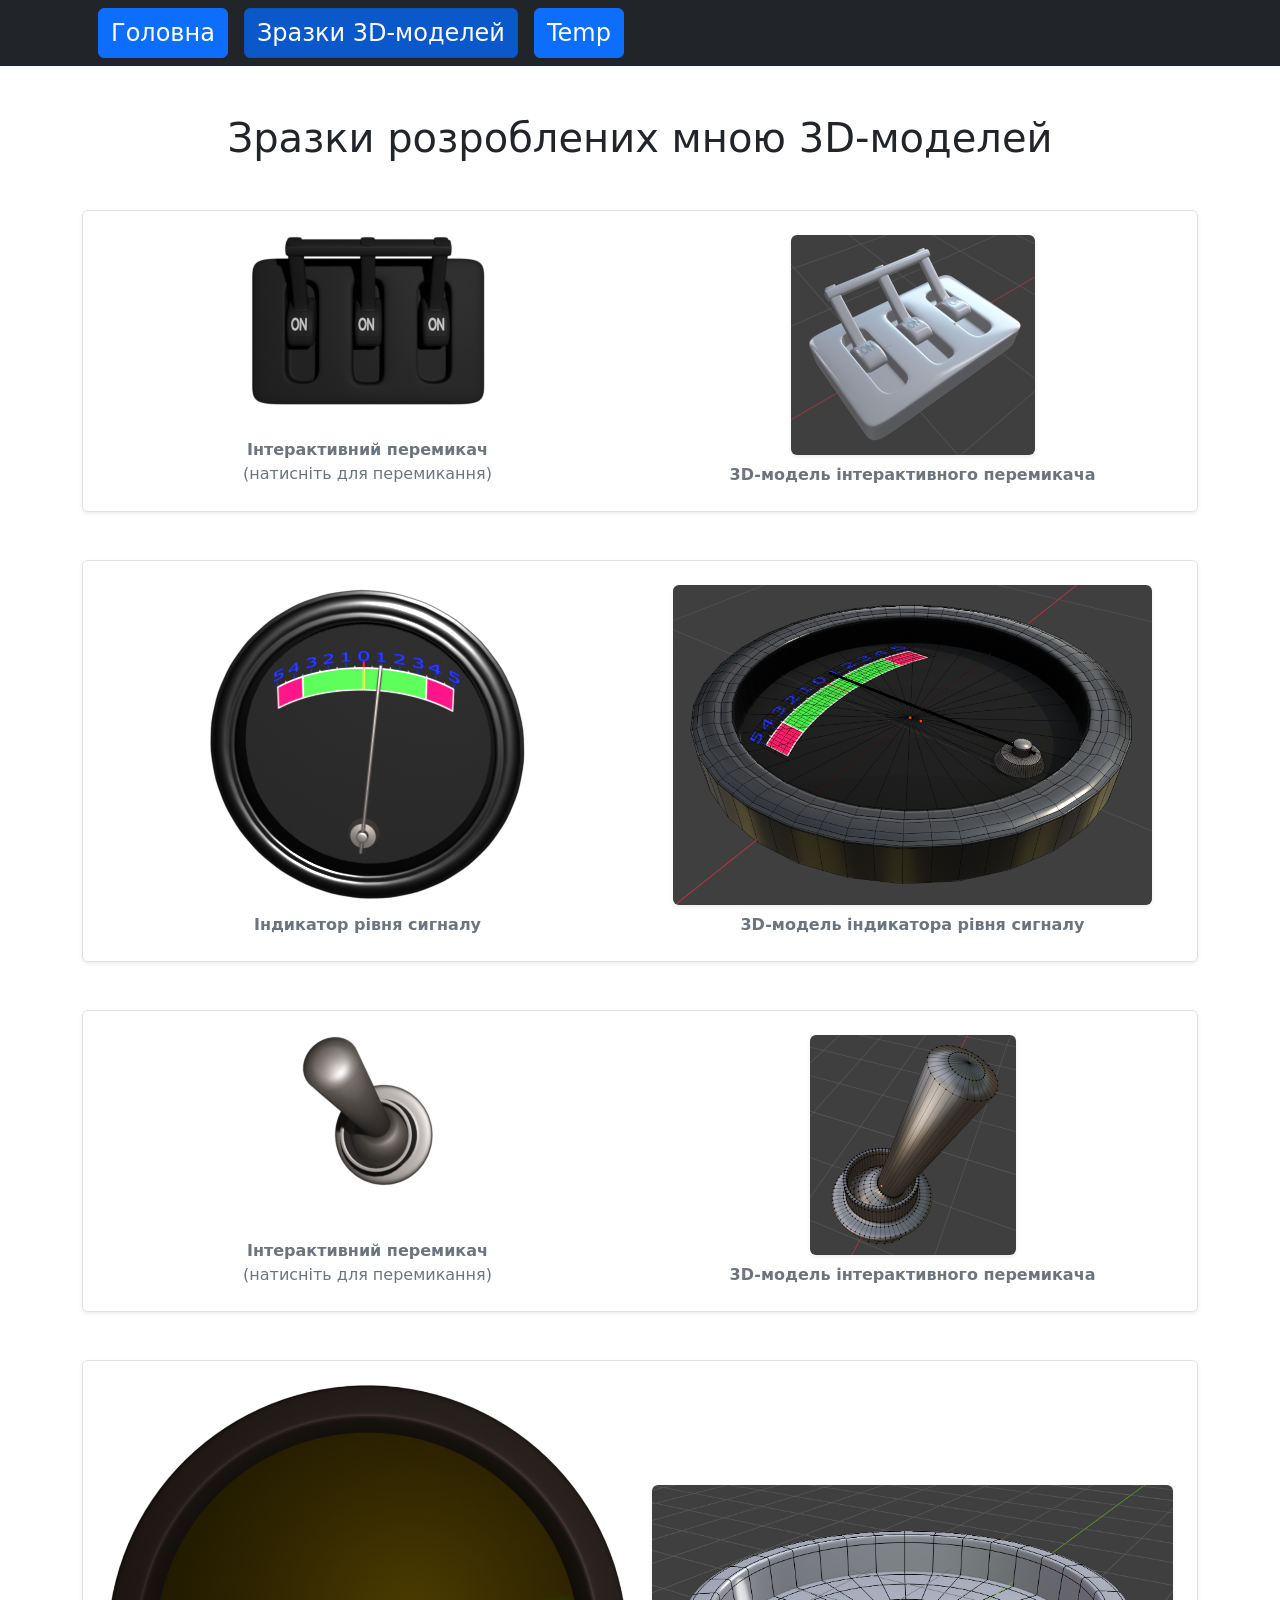
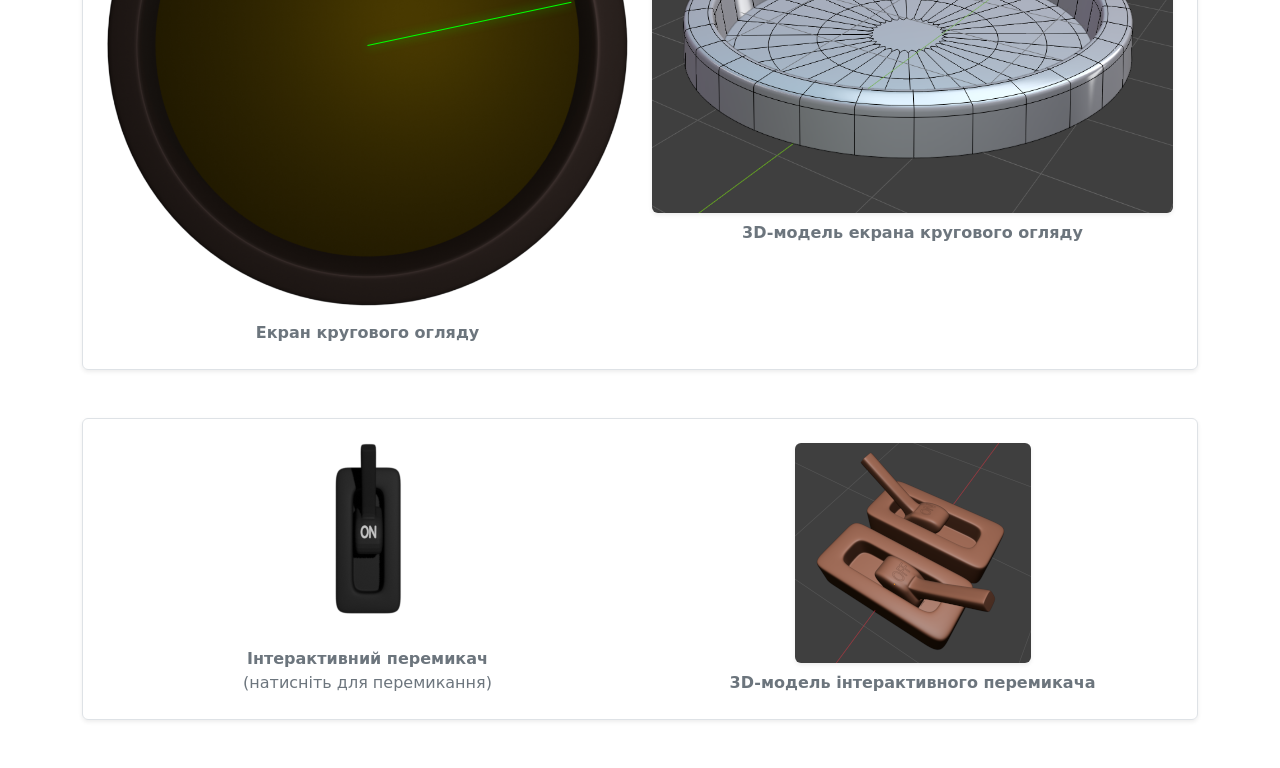
==== 3d.html @ a77eae86 "ppi is done" ====
<!DOCTYPE html>
<html lang="en">

<head>
    <meta charset="UTF-8">
    <meta name="viewport" content="width=device-width, initial-scale=1.0">
    <title>Зразки 3D-моделей</title>
    <link rel="stylesheet" href="css/bootstrap.min.css">
    <link rel="stylesheet" href="css/style.css">
</head>

<body>
    <div id="header-placeholder"></div>

    <div class="container mt-5">
        <h1 class="mb-5 text-center">Зразки розроблених мною 3D-моделей</h1>

        <!-- Інтерактивний перемикач, Triple -->
        <div class="border rounded p-4 shadow-sm mb-5">
            <div class="row align-items-center justify-content-center">
                <div class="col-12 col-md-6 text-center mb-3 mb-md-0">
                    <button class="btn p-0 border-0 custom-image-btn" id="model3-btn">
                        <img src="img/triple_switch_off.png" alt="Switch Off" class="img-fluid switch-off d-none">
                        <img src="img/triple_switch_on.png" alt="Switch On" class="img-fluid switch-on ">
                    </button>

                    <p class="mt-2 mb-0 fw-bold text-secondary">Інтерактивний перемикач</p>
                    <p class="mb-0 text-secondary">(натисніть для перемикання)</p>
                </div>

                <div class="col-12 col-md-6 text-center">
                    <img src="img/triple_switch_3d_model.png" alt="3D Model 1" class="img-fluid rounded shadow-sm">

                    <p class="mt-2 mb-0 fw-bold text-secondary">3D-модель інтерактивного перемикача</p>
                </div>
            </div>
        </div>

        <!-- power indicator, dynamic -->
        <div class="border rounded p-4 shadow-sm mb-5">
            <div class="row align-items-center justify-content-center">
                <div class="col-12 col-md-6 text-center mb-3 mb-md-0">
                    <!-- <button class="btn p-0 border-0 custom-image-btn" id="model1-btn">
                        <img src="img/single_switch_off.png" alt="Switch Off" class="img-fluid switch-off d-none">
                        <img src="img/single_switch_on.png" alt="Switch On" class="img-fluid switch-on ">
                    </button> -->
                    <div id='PowerIndicatorDial_id' style="position:relative;width:320px;height:320px;margin:auto">
                        <img src="img/power_indicator_bottom.png" class="w-100 h-100"></img>

                        <img id='PowerIndicatorStick_id' src="img/power_indicator_stick.png"
                            style="position: absolute;top:24%;left:46%;">
                    </div>

                    <p class="mt-2 mb-0 fw-bold text-secondary">Індикатор рівня сигналу</p>
                </div>

                <div class="col-12 col-md-6 text-center">
                    <img src="img/power_indicator_3d_model.png" alt="3D Model 1" class="img-fluid rounded shadow-sm">

                    <p class="mt-2 mb-0 fw-bold text-secondary">3D-модель індикатора рівня сигналу</p>
                </div>
            </div>
        </div>

        <!-- Інтерактивний перемикач, Steel -->
        <div class="border rounded p-4 shadow-sm mb-5">
            <div class="row align-items-center justify-content-center">
                <div class="col-12 col-md-6 text-center mb-3 mb-md-0">
                    <button class="btn p-0 border-0 custom-image-btn" id="model_steel-btn">
                        <img src="img/switch_steel_down.png" alt="Switch Off" class="img-fluid switch-off d-none">
                        <img src="img/switch_steel_top.png" alt="Switch On" class="img-fluid switch-on ">
                    </button>

                    <p class="mt-2 mb-0 fw-bold text-secondary">Інтерактивний перемикач</p>
                    <p class="mb-0 text-secondary">(натисніть для перемикання)</p>
                </div>

                <div class="col-12 col-md-6 text-center">
                    <img src="img/steel_switch_3d_model.png" alt="3D Model 1" class="img-fluid rounded shadow-sm">

                    <p class="mt-2 mb-0 fw-bold text-secondary">3D-модель інтерактивного перемикача</p>
                </div>
            </div>
        </div>

        <!-- Екран кругового огляду -->
        <div class="border rounded p-4 shadow-sm mb-5">
            <div class="row align-items-center justify-content-center">
                <div class="col-12 col-md-6 text-center mb-3 mb-md-0">
                    <div class="p-0 border-0 ppi-container" id="ppi_id">
                        <img src="img/osc.png" alt="PPI Screen" class="img-fluid ppi-bg">

                        <canvas id="ppi-canvas" class="ppi-canvas"></canvas>
                    </div>

                    <p class="mt-2 mb-0 fw-bold text-secondary">Екран кругового огляду</p>
                </div>

                <div class="col-12 col-md-6 text-center">
                    <img src="img/osc_3d.png" alt="3D Model 1" class="img-fluid rounded shadow-sm">

                    <p class="mt-2 mb-0 fw-bold text-secondary">3D-модель екрана кругового огляду</p>
                </div>
            </div>
        </div>


        <!-- Інтерактивний перемикач, Single -->
        <div class="border rounded p-4 shadow-sm mb-5">
            <div class="row align-items-center justify-content-center">
                <div class="col-12 col-md-6 text-center mb-3 mb-md-0">
                    <button class="btn p-0 border-0 custom-image-btn" id="model1-btn">
                        <img src="img/single_switch_off.png" alt="Switch Off" class="img-fluid switch-off d-none">
                        <img src="img/single_switch_on.png" alt="Switch On" class="img-fluid switch-on ">
                    </button>

                    <p class="mt-2 mb-0 fw-bold text-secondary">Інтерактивний перемикач</p>
                    <p class="mb-0 text-secondary">(натисніть для перемикання)</p>
                </div>

                <div class="col-12 col-md-6 text-center">
                    <img src="img/single_switch_3d_model.png" alt="3D Model 1" class="img-fluid rounded shadow-sm">

                    <p class="mt-2 mb-0 fw-bold text-secondary">3D-модель інтерактивного перемикача</p>
                </div>
            </div>
        </div>


    </div>


    <script src="js/jquery.min.js"></script>
    <script src="js/bootstrap.bundle.min.js"></script>
    <script src="js/script.js"></script>
</body>

</html>
---- css/style.css ----
/* 1. The container acts as the anchor point */
.ppi-container {
    position: relative;
    display: inline-block; /* Keeps the container tightly wrapped around the image */
    width: 100%; 
}

/* 2. The background image */
.ppi-bg {
    display: block;
    width: 100%;
    height: auto;
}

/* 3. The canvas is stretched to perfectly cover the container */
.ppi-canvas {
    position: absolute;
    top: 0;
    left: 0;
    width: 100%;
    height: 100%;
    /* This allows mouse clicks to pass right through the canvas if you need to click the image below */
    pointer-events: none; 
}
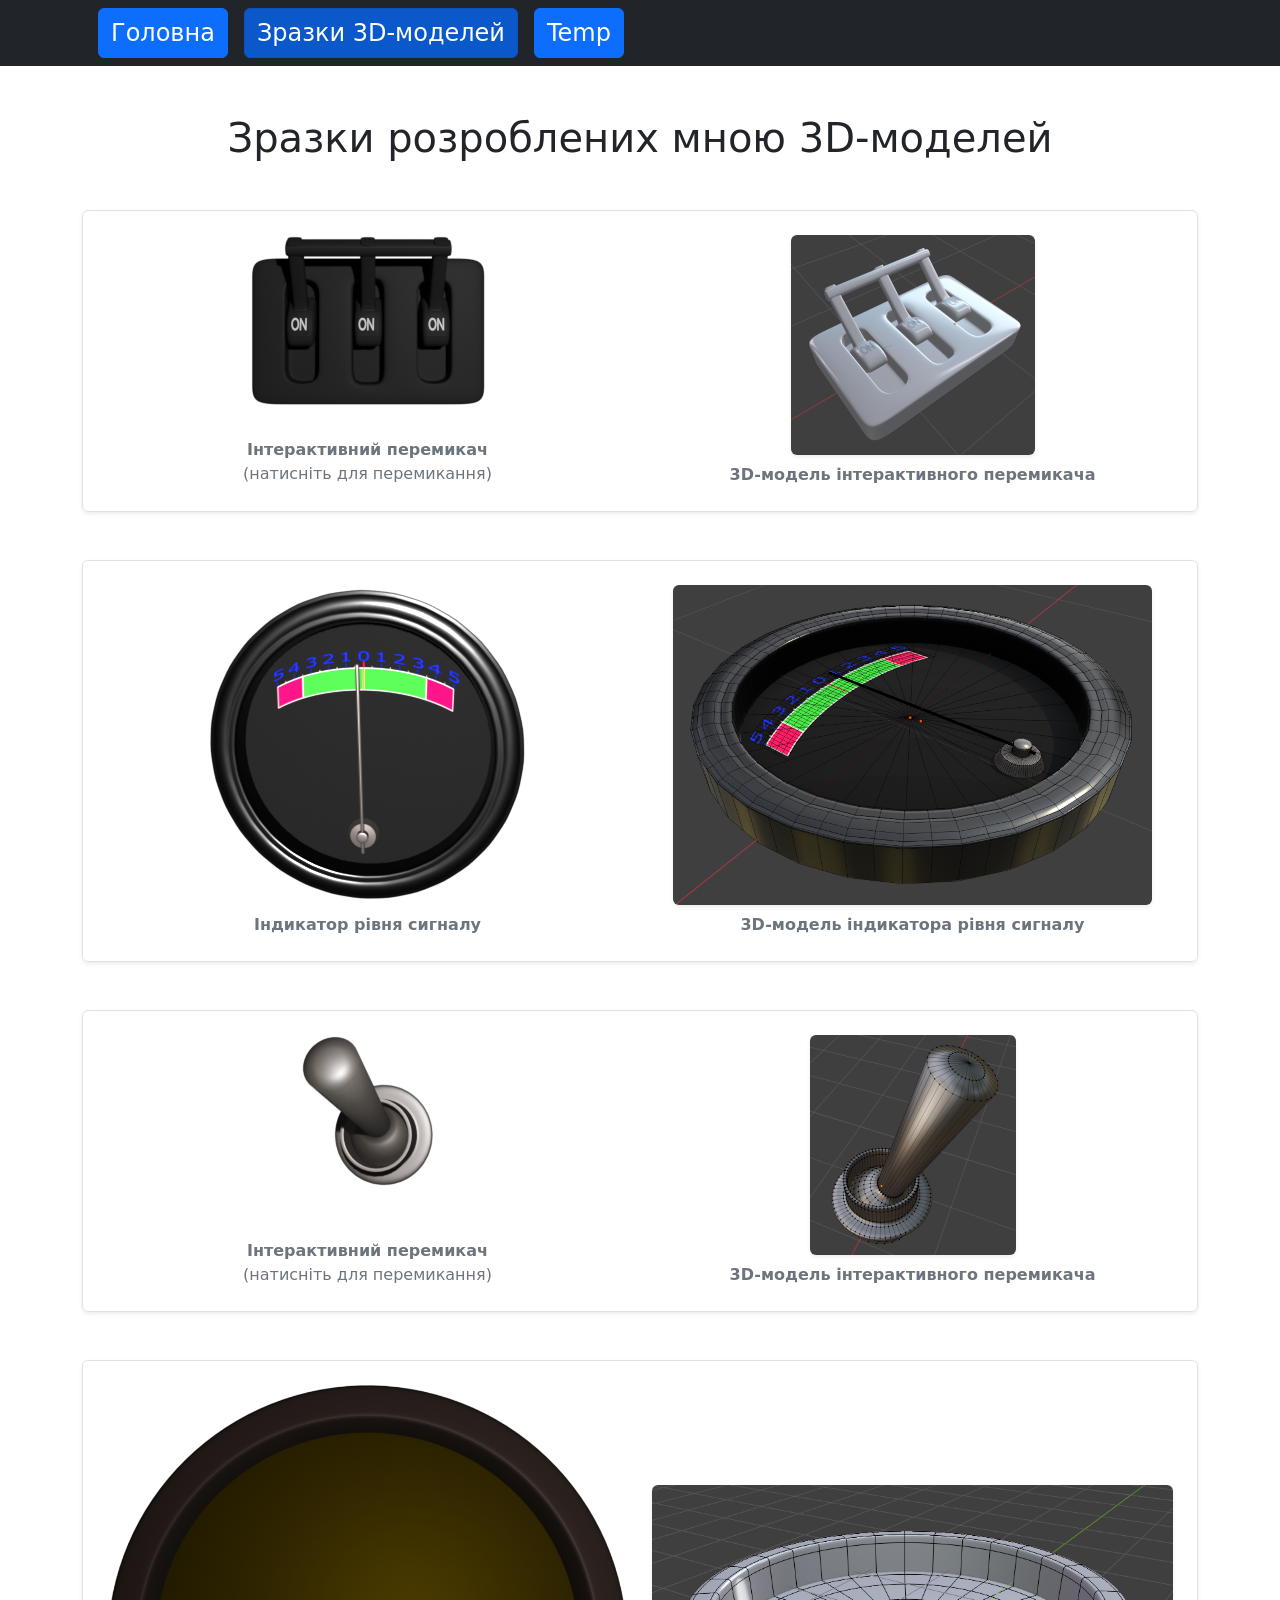
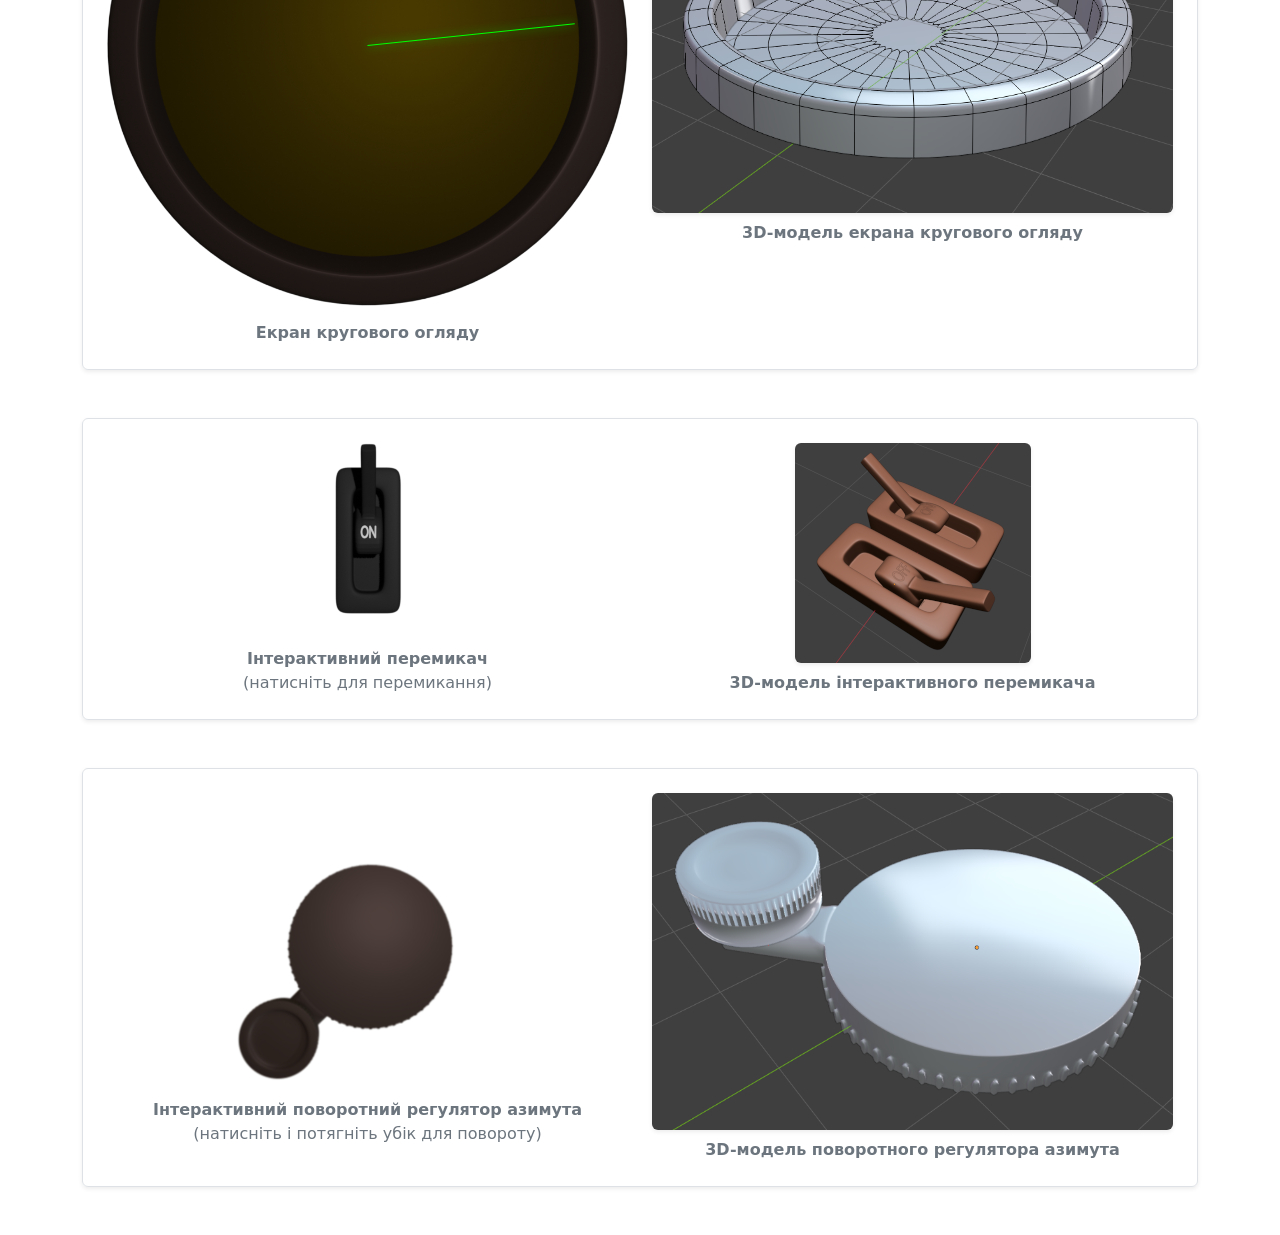
==== commit 857ab215: "before adding rotating for azimuth rotator" ====
--- a/3d.html
+++ b/3d.html
@@ -126,7 +126,25 @@
             </div>
         </div>
 
+        <!-- Поворотний регулятор азимута -->
+        <div class="border rounded p-4 shadow-sm mb-5">
+            <div class="row align-items-center justify-content-center">
+                <div class="col-12 col-md-6 text-center mb-3 mb-md-0">
+                    <div class="btn p-0 border-0 custom-image-btn" id="model1-btn">
+                        <img src="img/azimuth_stick.png" alt="Switch Off" class="img-fluid">
+                    </div>
 
+                    <p class="mt-2 mb-0 fw-bold text-secondary">Інтерактивний поворотний регулятор азимута</p>
+                    <p class="mb-0 text-secondary">(натисніть і потягніть убік для повороту)</p>
+                </div>
+
+                <div class="col-12 col-md-6 text-center">
+                    <img src="img/rotator_3d.png" alt="3D Model 1" class="img-fluid rounded shadow-sm">
+
+                    <p class="mt-2 mb-0 fw-bold text-secondary">3D-модель поворотного регулятора азимута</p>
+                </div>
+            </div>
+        </div>
     </div>
 
 
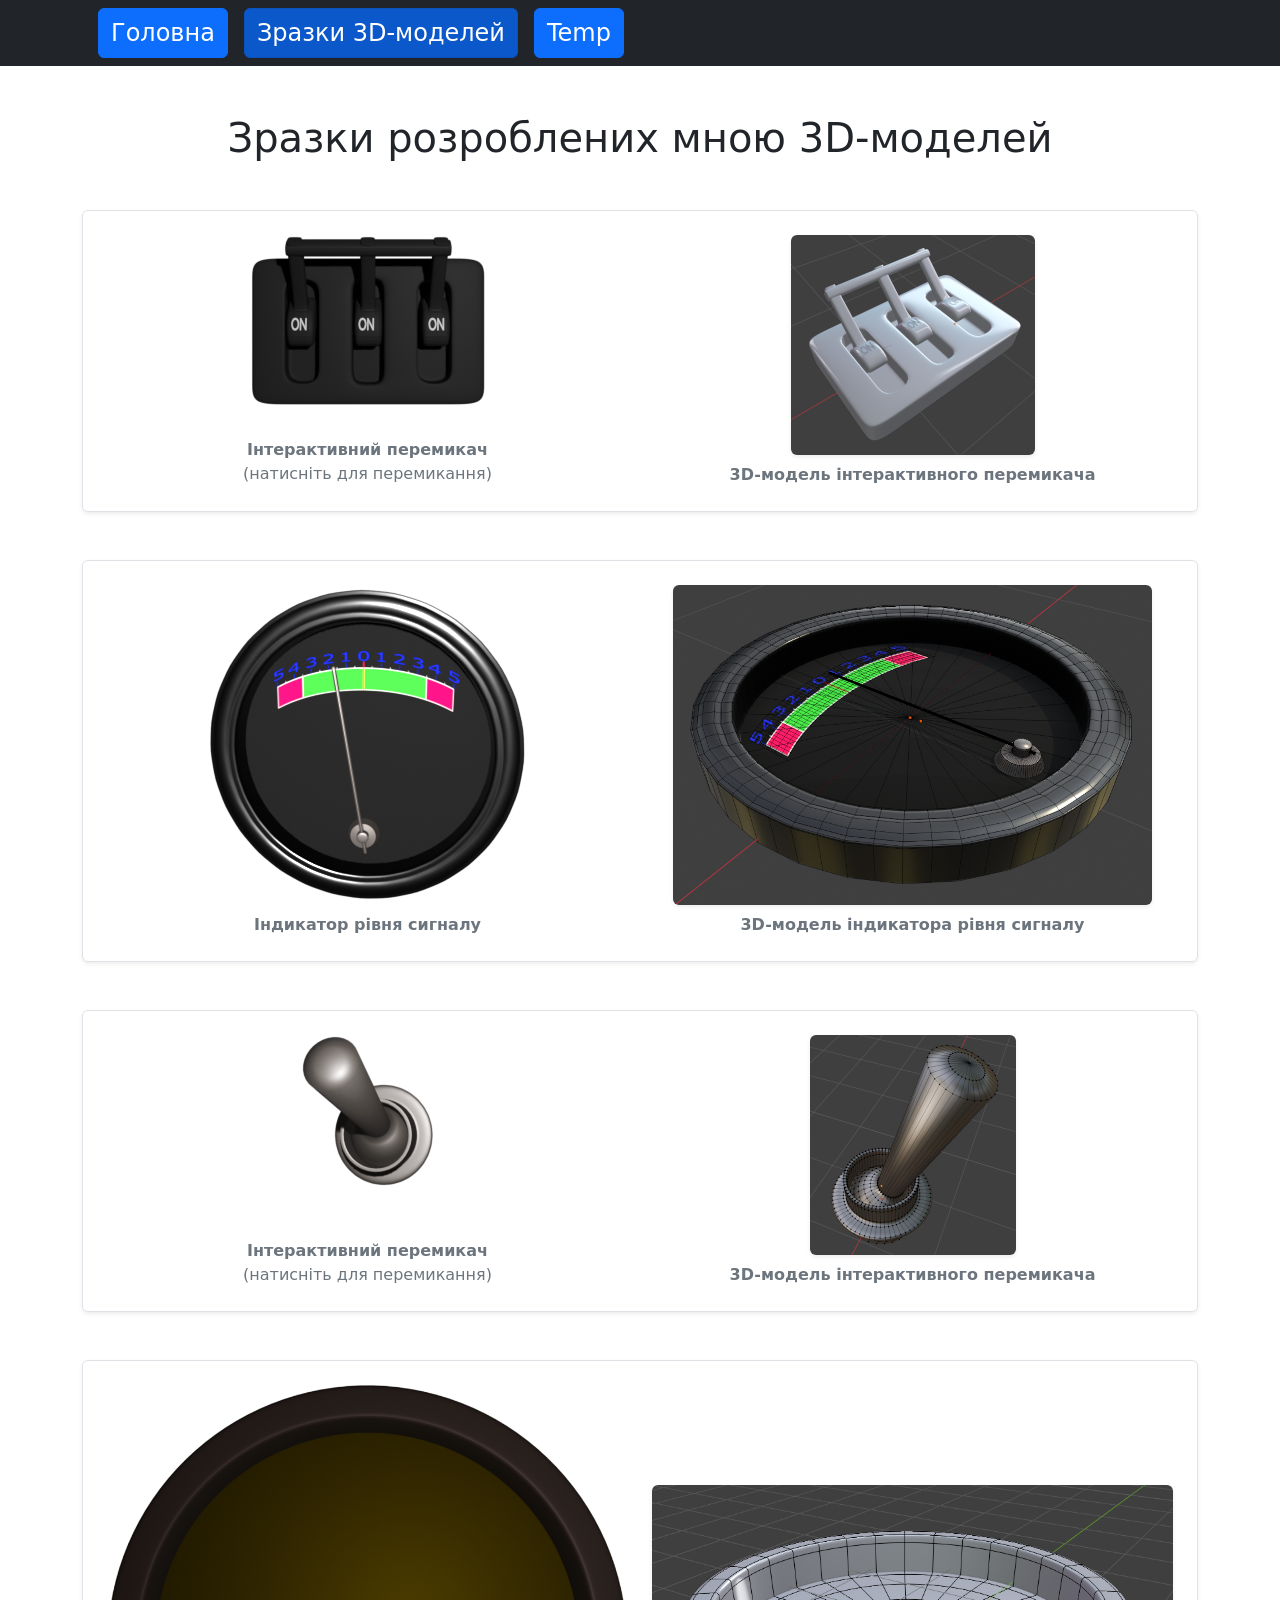
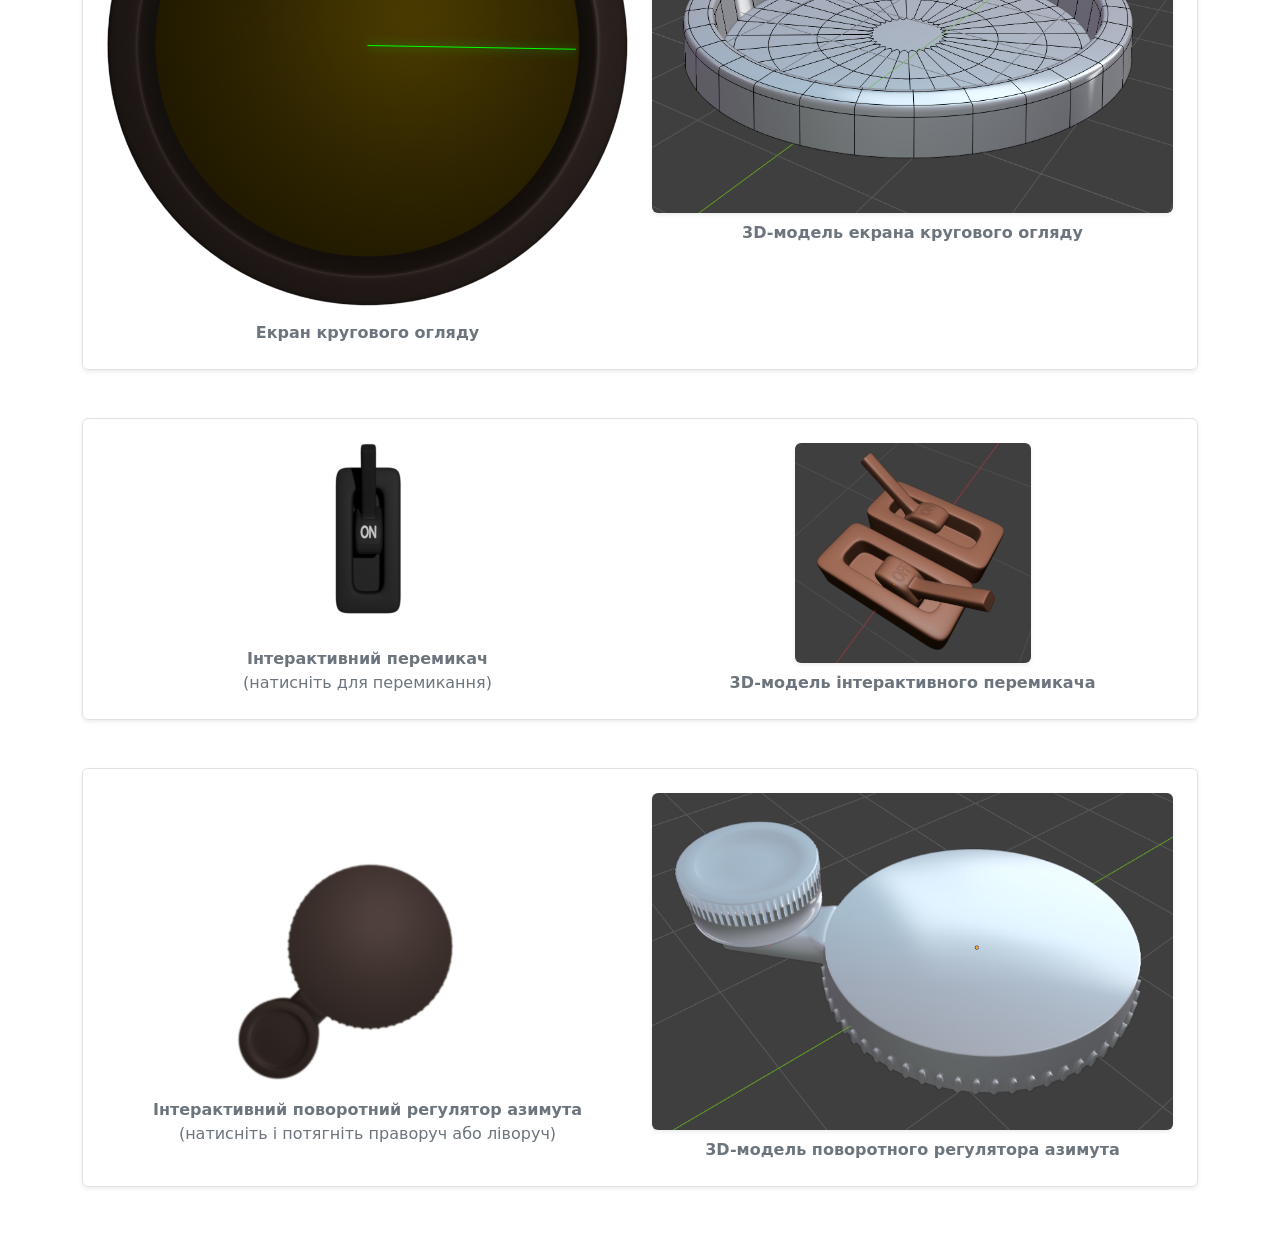
==== commit 835f0968: "rotator is done" ====
--- a/3d.html
+++ b/3d.html
@@ -130,12 +130,12 @@
         <div class="border rounded p-4 shadow-sm mb-5">
             <div class="row align-items-center justify-content-center">
                 <div class="col-12 col-md-6 text-center mb-3 mb-md-0">
-                    <div class="btn p-0 border-0 custom-image-btn" id="model1-btn">
-                        <img src="img/azimuth_stick.png" alt="Switch Off" class="img-fluid">
+                    <div class="btn p-0 border-0 custom-image-btn" id="azimuth-btn">
+                        <img src="img/azimuth_stick.png" alt="Azimuth Stick" class="img-fluid" draggable="false">
                     </div>
 
                     <p class="mt-2 mb-0 fw-bold text-secondary">Інтерактивний поворотний регулятор азимута</p>
-                    <p class="mb-0 text-secondary">(натисніть і потягніть убік для повороту)</p>
+                    <p class="mb-0 text-secondary">(натисніть і потягніть праворуч або ліворуч)</p>
                 </div>
 
                 <div class="col-12 col-md-6 text-center">
--- a/css/style.css
+++ b/css/style.css
@@ -1,8 +1,9 @@
 /* 1. The container acts as the anchor point */
 .ppi-container {
     position: relative;
-    display: inline-block; /* Keeps the container tightly wrapped around the image */
-    width: 100%; 
+    display: inline-block;
+    /* Keeps the container tightly wrapped around the image */
+    width: 100%;
 }
 
 /* 2. The background image */
@@ -20,5 +21,27 @@
     width: 100%;
     height: 100%;
     /* This allows mouse clicks to pass right through the canvas if you need to click the image below */
-    pointer-events: none; 
-}+    pointer-events: none;
+}
+/* 1. The container acts as the anchor point */
+
+
+/* 2. The rotator */
+/* Застосовуємо до самого контейнера, а не до зображення */
+#model1-btn {
+    touch-action: none; 
+    cursor: grab;
+    display: inline-block; 
+}
+
+#model1-btn img {
+    transform-origin: 50% 50%; 
+    user-select: none; 
+    -webkit-user-drag: none;
+    /* REMOVED pointer-events: none; from here! */
+}
+
+#model1-btn.dragging {
+    cursor: grabbing !important;
+}
+/* 2. The rotator */
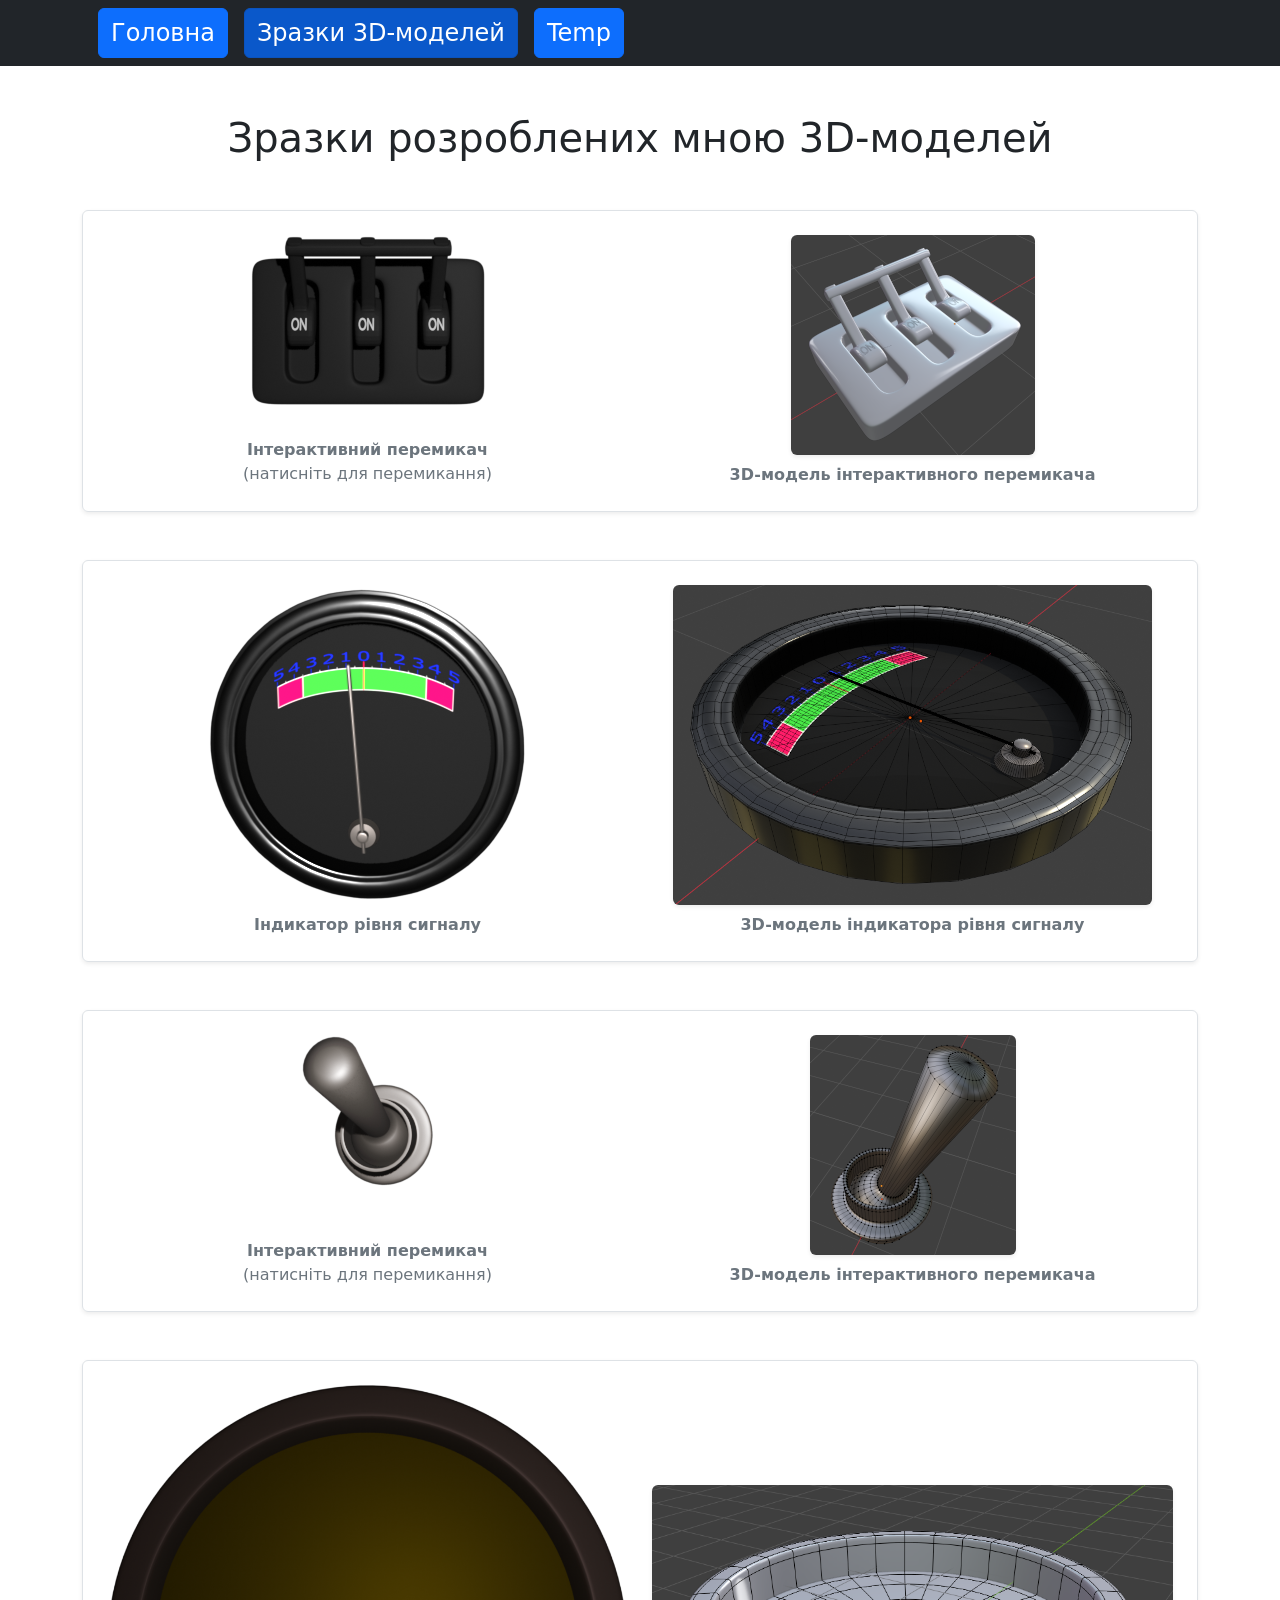
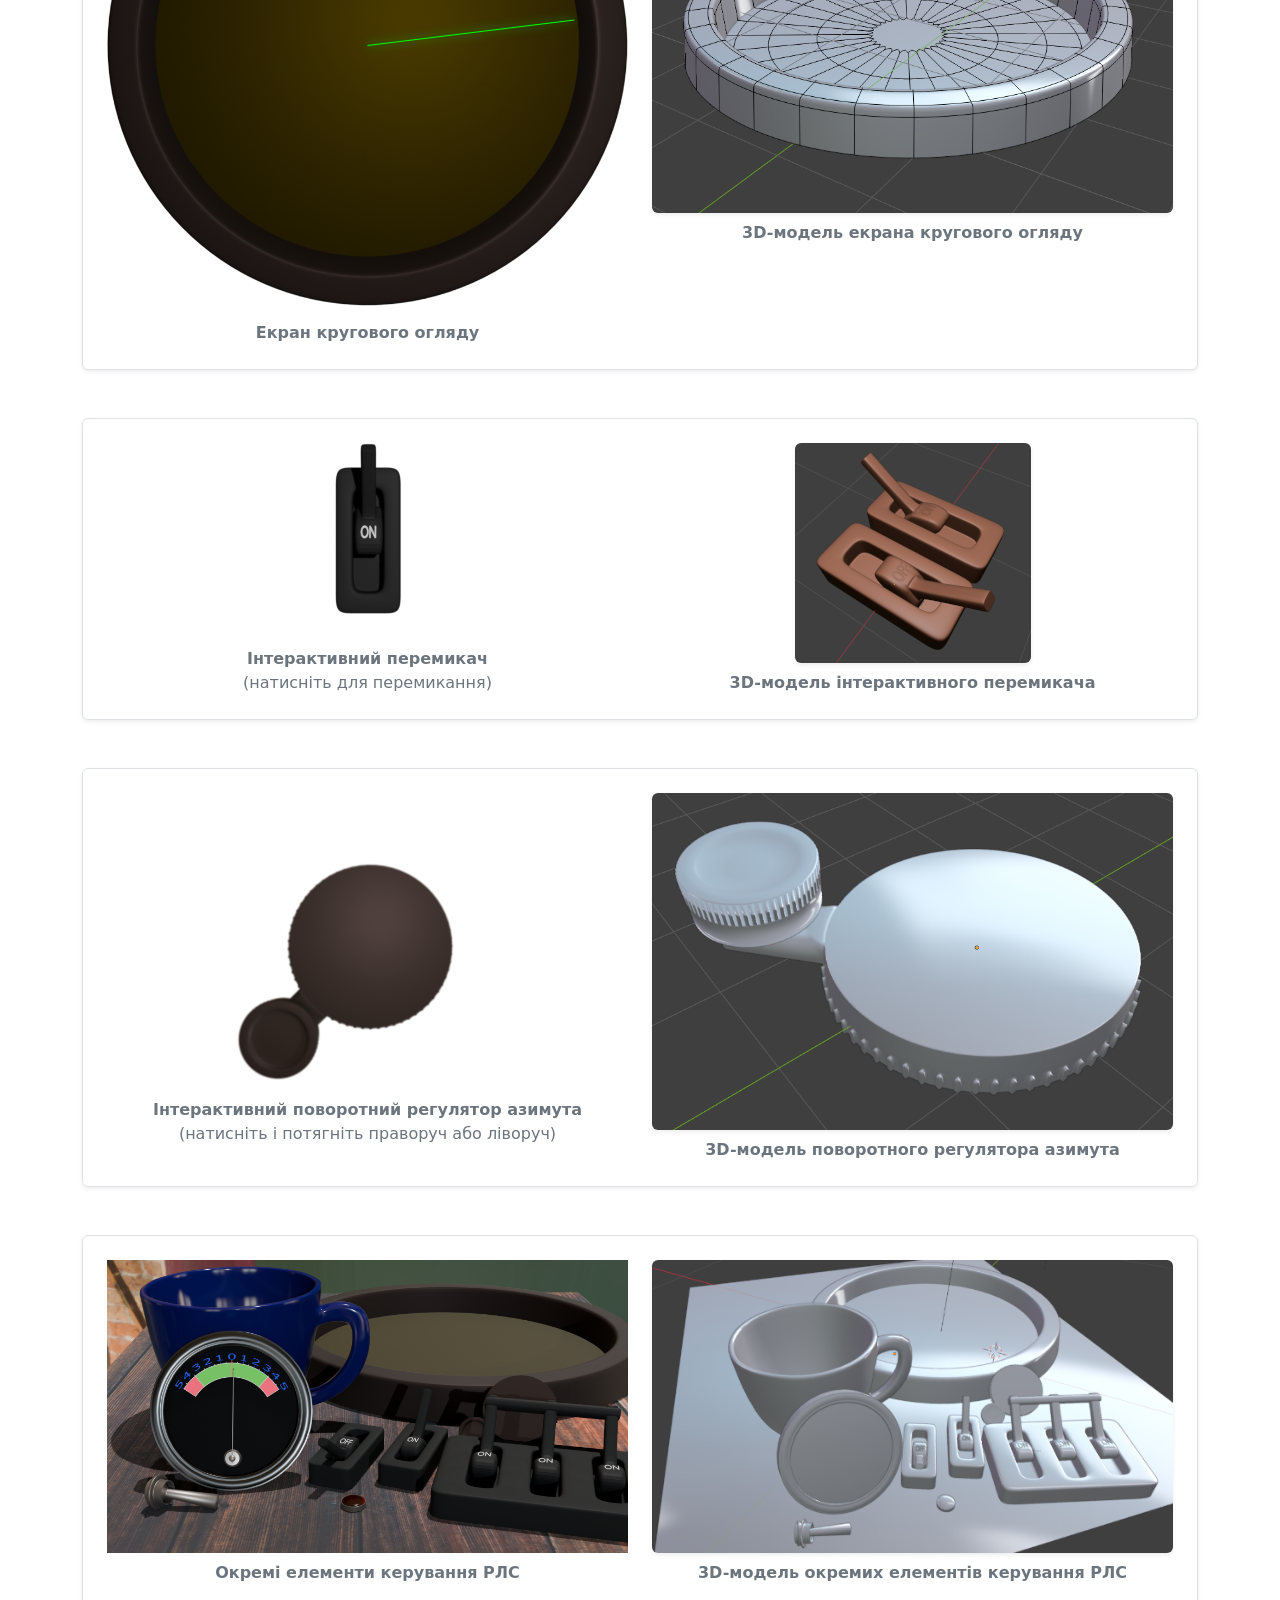
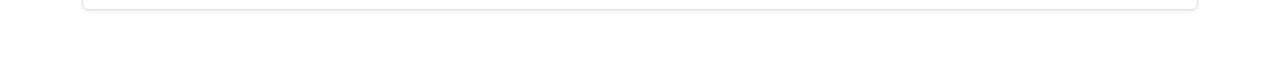
==== commit 707714ce: "the 3d page done" ====
--- a/3d.html
+++ b/3d.html
@@ -145,6 +145,26 @@
                 </div>
             </div>
         </div>
+
+        <!-- Окремі елементи керування РЛС -->
+        <div class="border rounded p-4 shadow-sm mb-5">
+            <div class="row align-items-center justify-content-center">
+                <div class="col-12 col-md-6 text-center mb-3 mb-md-0">
+                    <div class="btn p-0 border-0 custom-image-btn" >
+                        <img src="img/table.png" alt="Azimuth Stick" class="img-fluid" draggable="false">
+                    </div>
+
+                    <p class="mt-2 mb-0 fw-bold text-secondary">Окремі елементи керування РЛС</p>
+                </div>
+
+                <div class="col-12 col-md-6 text-center">
+                    <img src="img/table_3d.png" alt="3D Model 1" class="img-fluid rounded shadow-sm">
+
+                    <p class="mt-2 mb-0 fw-bold text-secondary">3D-модель окремих елементів керування РЛС</p>
+                </div>
+            </div>
+        </div>
+
     </div>
 
 
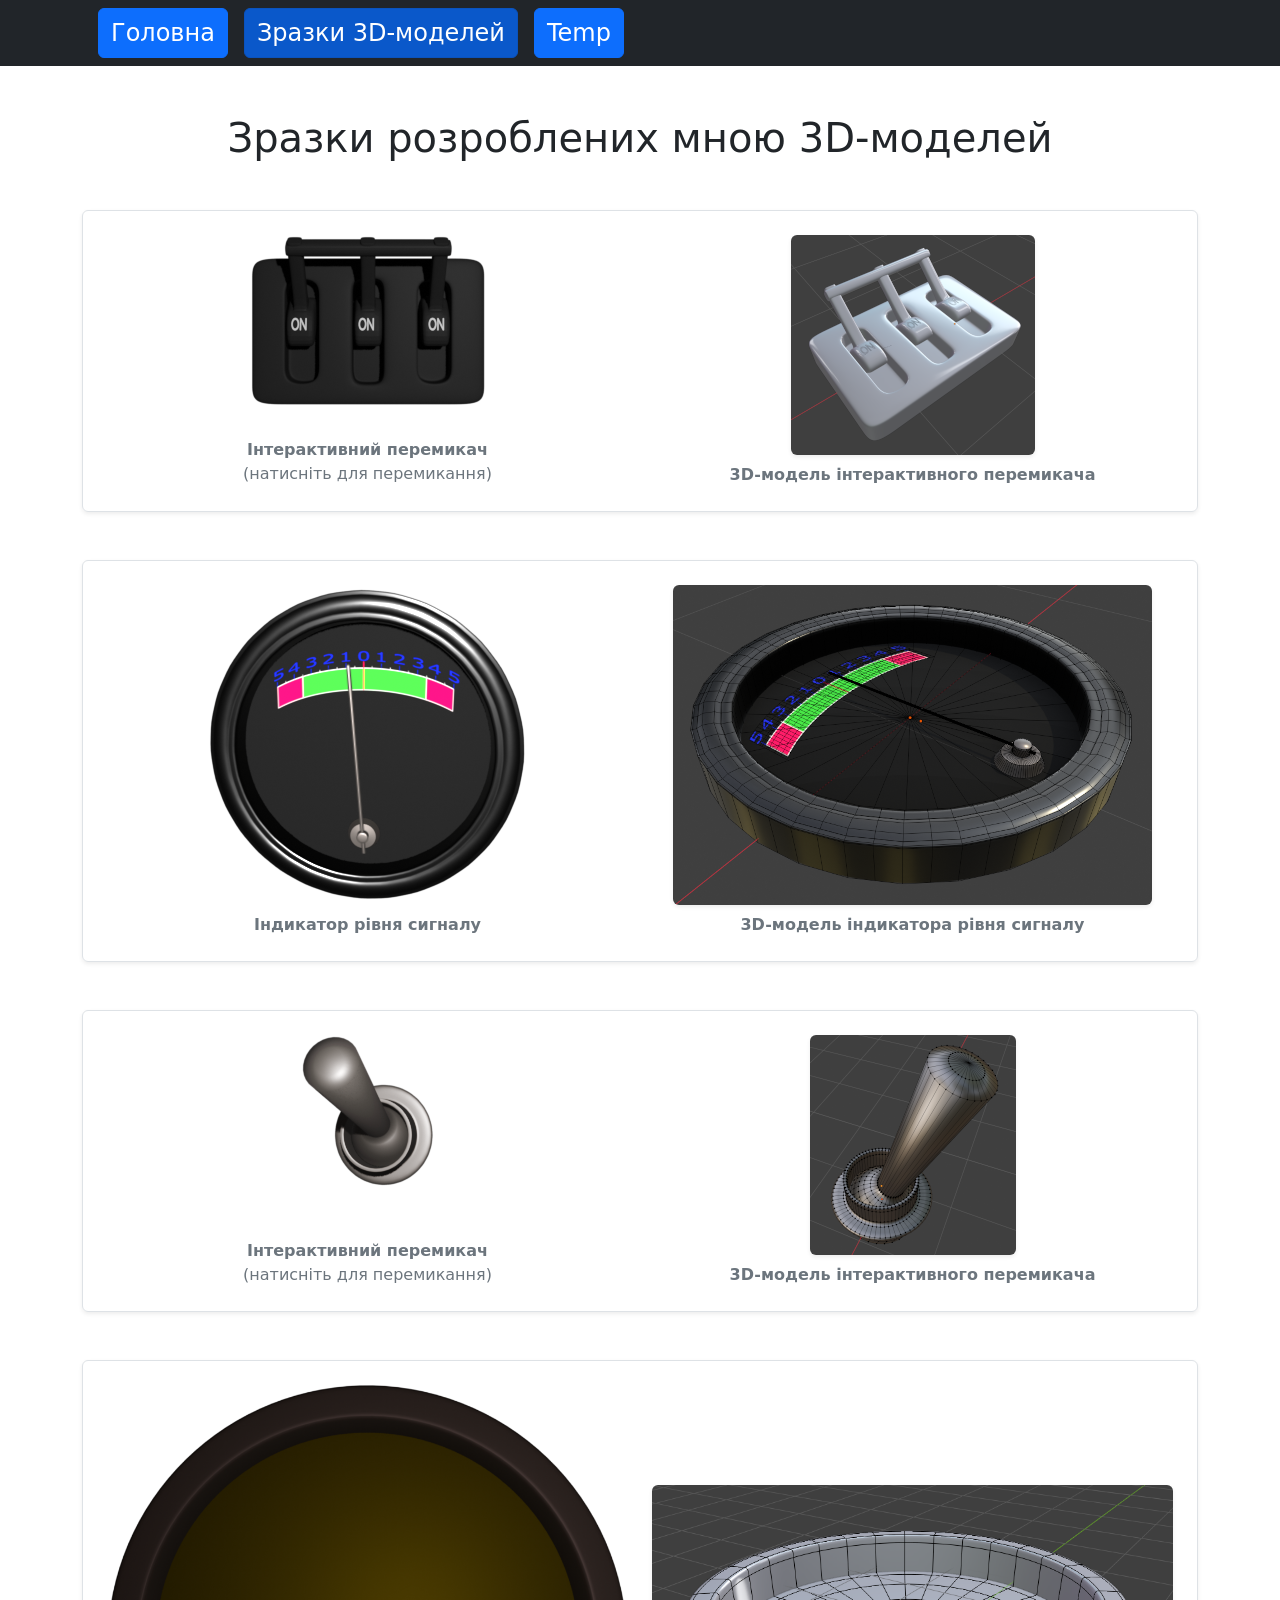
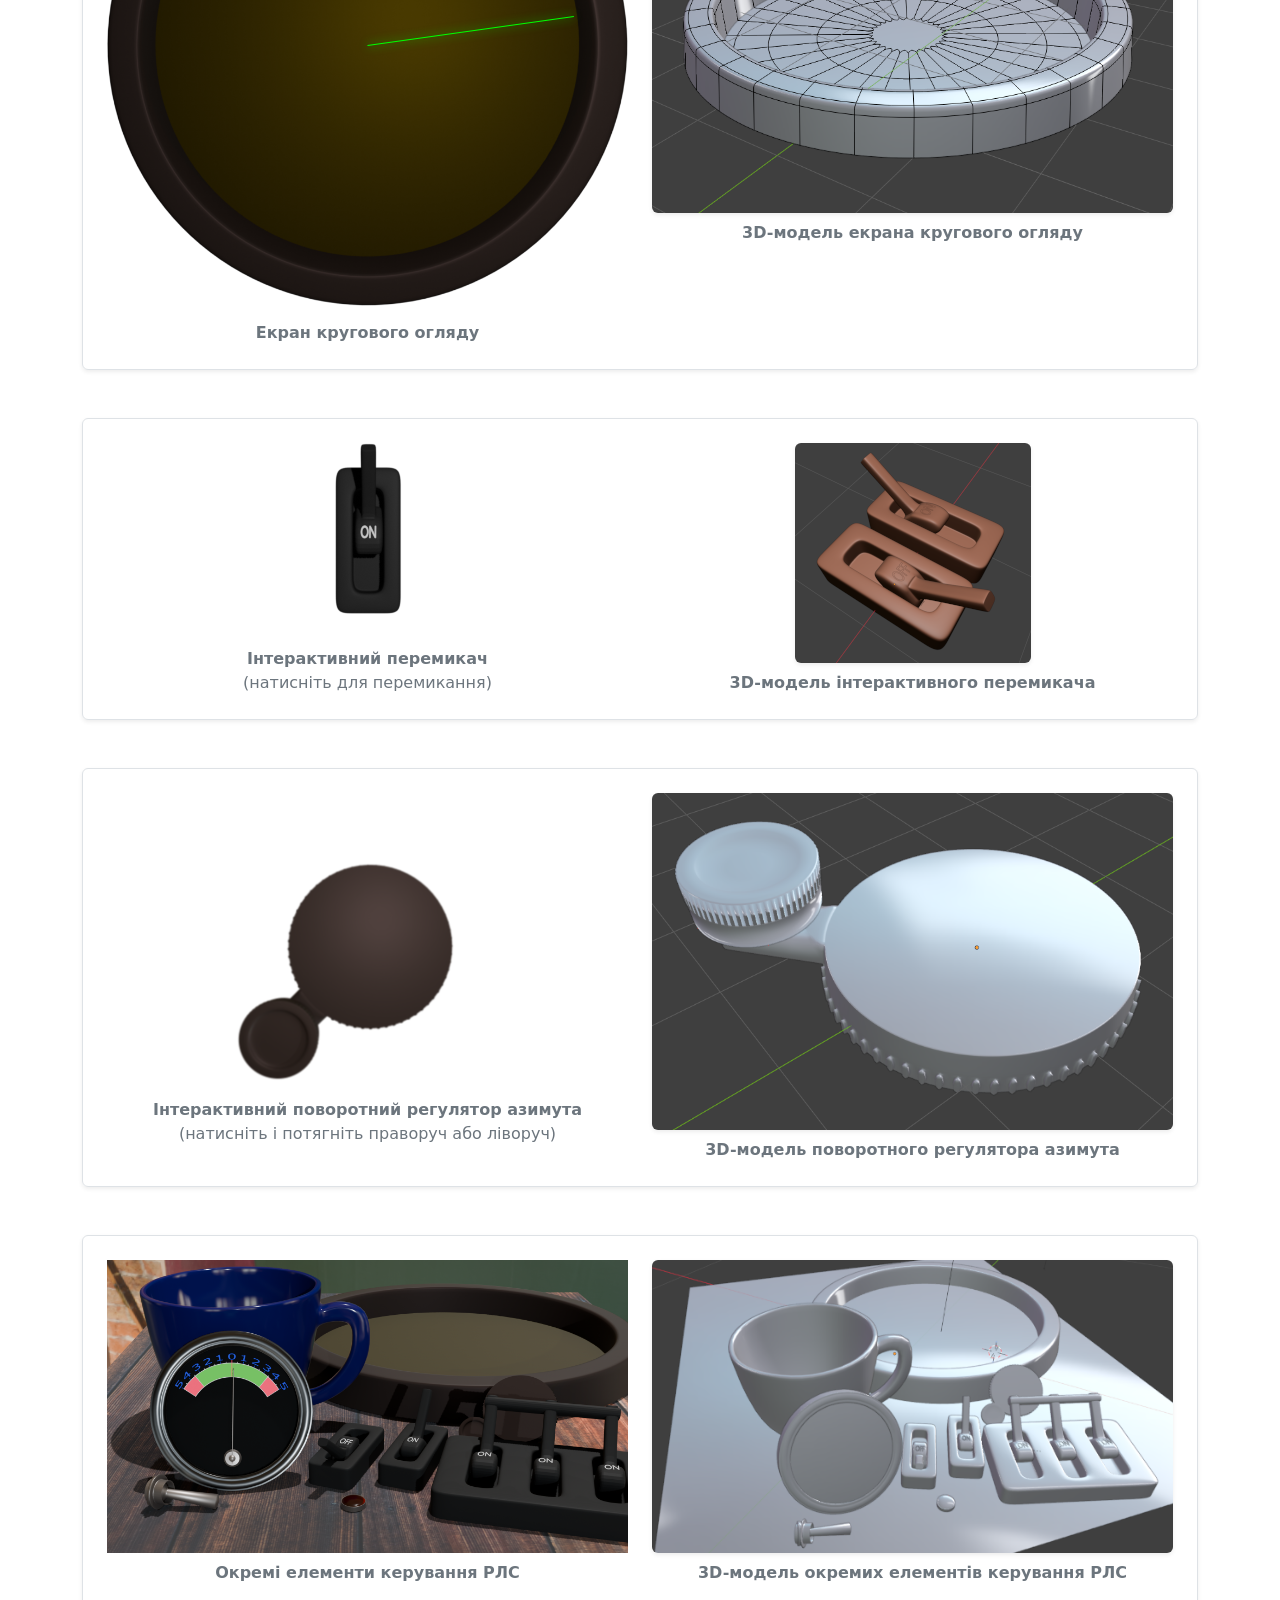
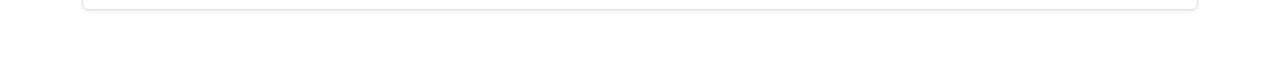
==== commit dde50cb7: "audio click" ====
--- a/3d.html
+++ b/3d.html
@@ -20,7 +20,7 @@
             <div class="row align-items-center justify-content-center">
                 <div class="col-12 col-md-6 text-center mb-3 mb-md-0">
                     <button class="btn p-0 border-0 custom-image-btn" id="model3-btn">
-                        <img src="img/triple_switch_off.png" alt="Switch Off" class="img-fluid switch-off d-none">
+                        <img src="img/triple_switch_off.png" alt="Switch Off" class="img-fluid switch-off d-none ">
                         <img src="img/triple_switch_on.png" alt="Switch On" class="img-fluid switch-on ">
                     </button>
 
@@ -130,7 +130,7 @@
         <div class="border rounded p-4 shadow-sm mb-5">
             <div class="row align-items-center justify-content-center">
                 <div class="col-12 col-md-6 text-center mb-3 mb-md-0">
-                    <div class="btn p-0 border-0 custom-image-btn" id="azimuth-btn">
+                    <div class="btn p-0 border-0" id="azimuth-btn">
                         <img src="img/azimuth_stick.png" alt="Azimuth Stick" class="img-fluid" draggable="false">
                     </div>
 
--- a/css/style.css
+++ b/css/style.css
@@ -44,4 +44,17 @@
 #model1-btn.dragging {
     cursor: grabbing !important;
 }
-/* 2. The rotator */+/* 2. The rotator */
+
+
+/* Smoothly scales the image up and enhances the shadow on hover */
+.hover-zoom {
+    transition: transform 0.3s ease-in-out, box-shadow 0.3s ease-in-out;
+    /* Optional: changes cursor so the user knows they are interacting with it */
+    cursor: crosshair; 
+}
+
+.hover-zoom:hover {
+    transform: scale(1.05); /* Increases size by 5% */
+    box-shadow: 0 10px 20px rgba(0,0,0,0.2) !important; /* Deepens the shadow */
+}
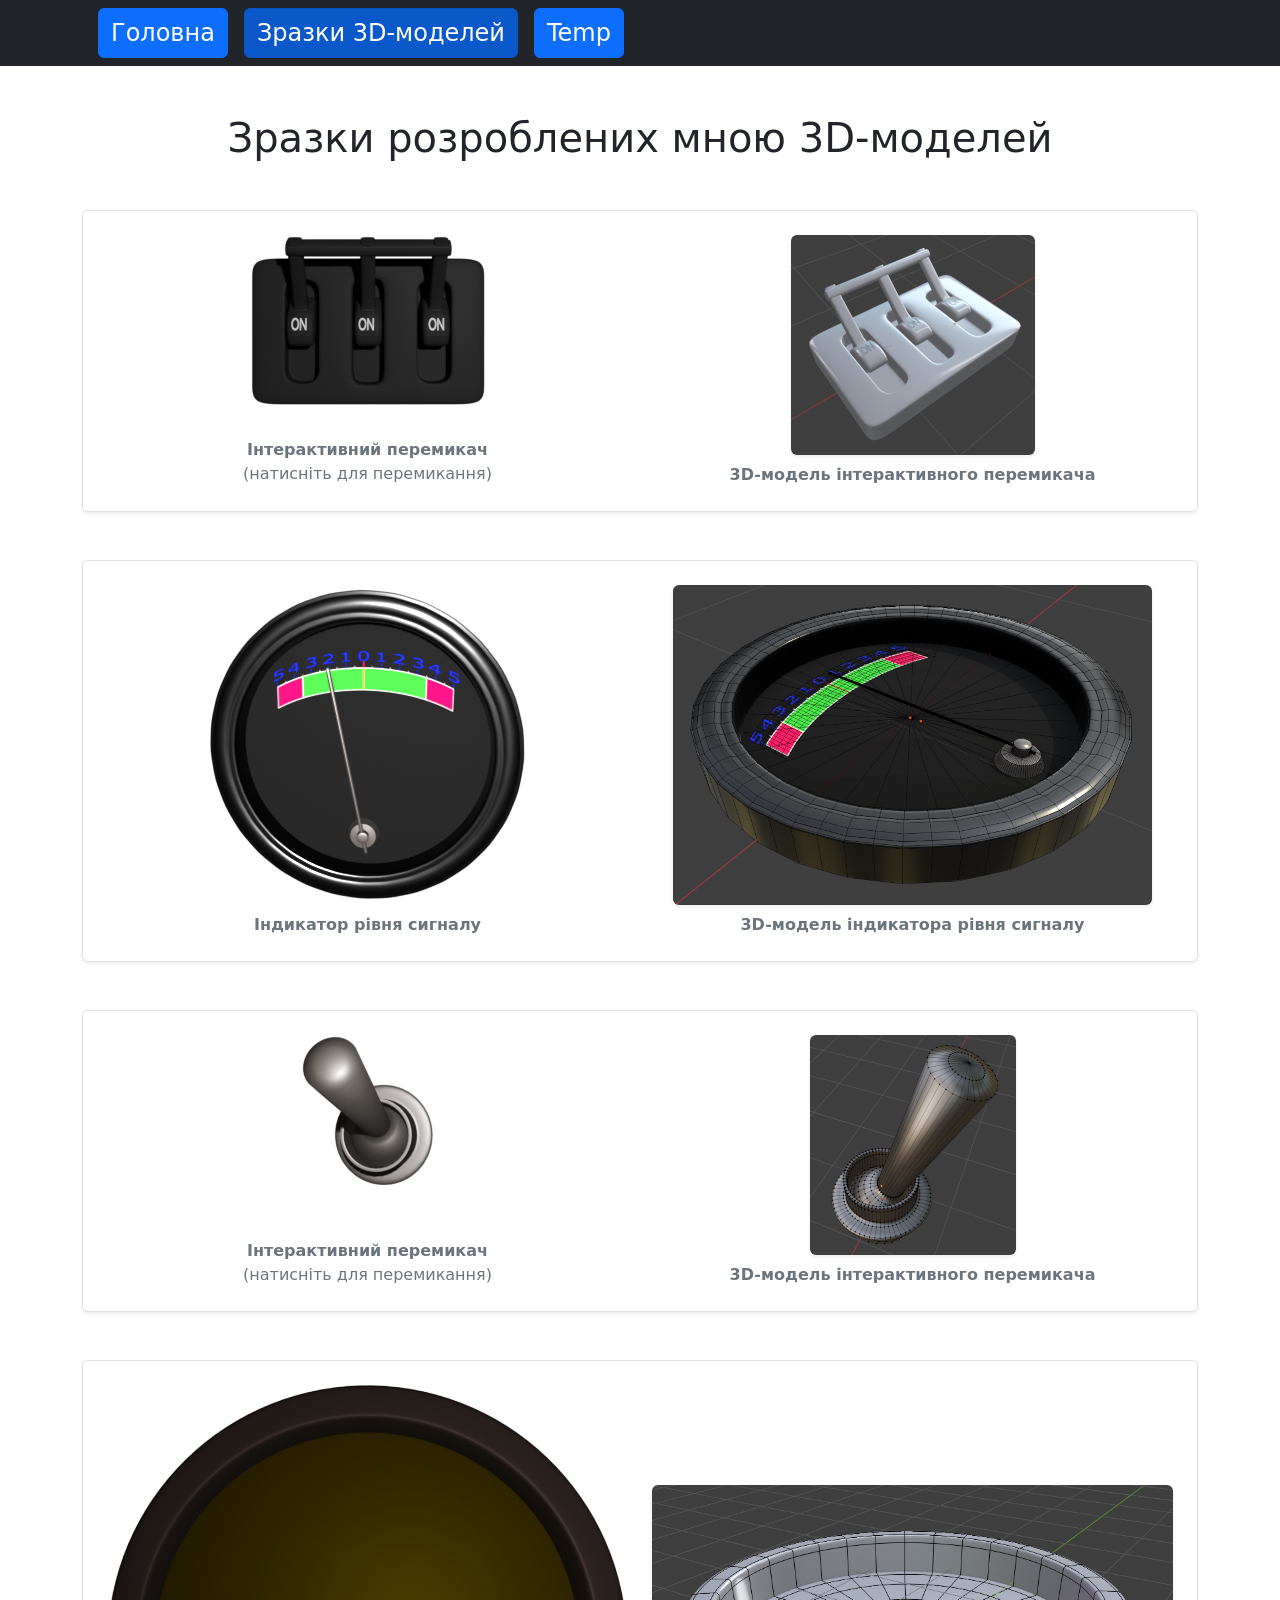
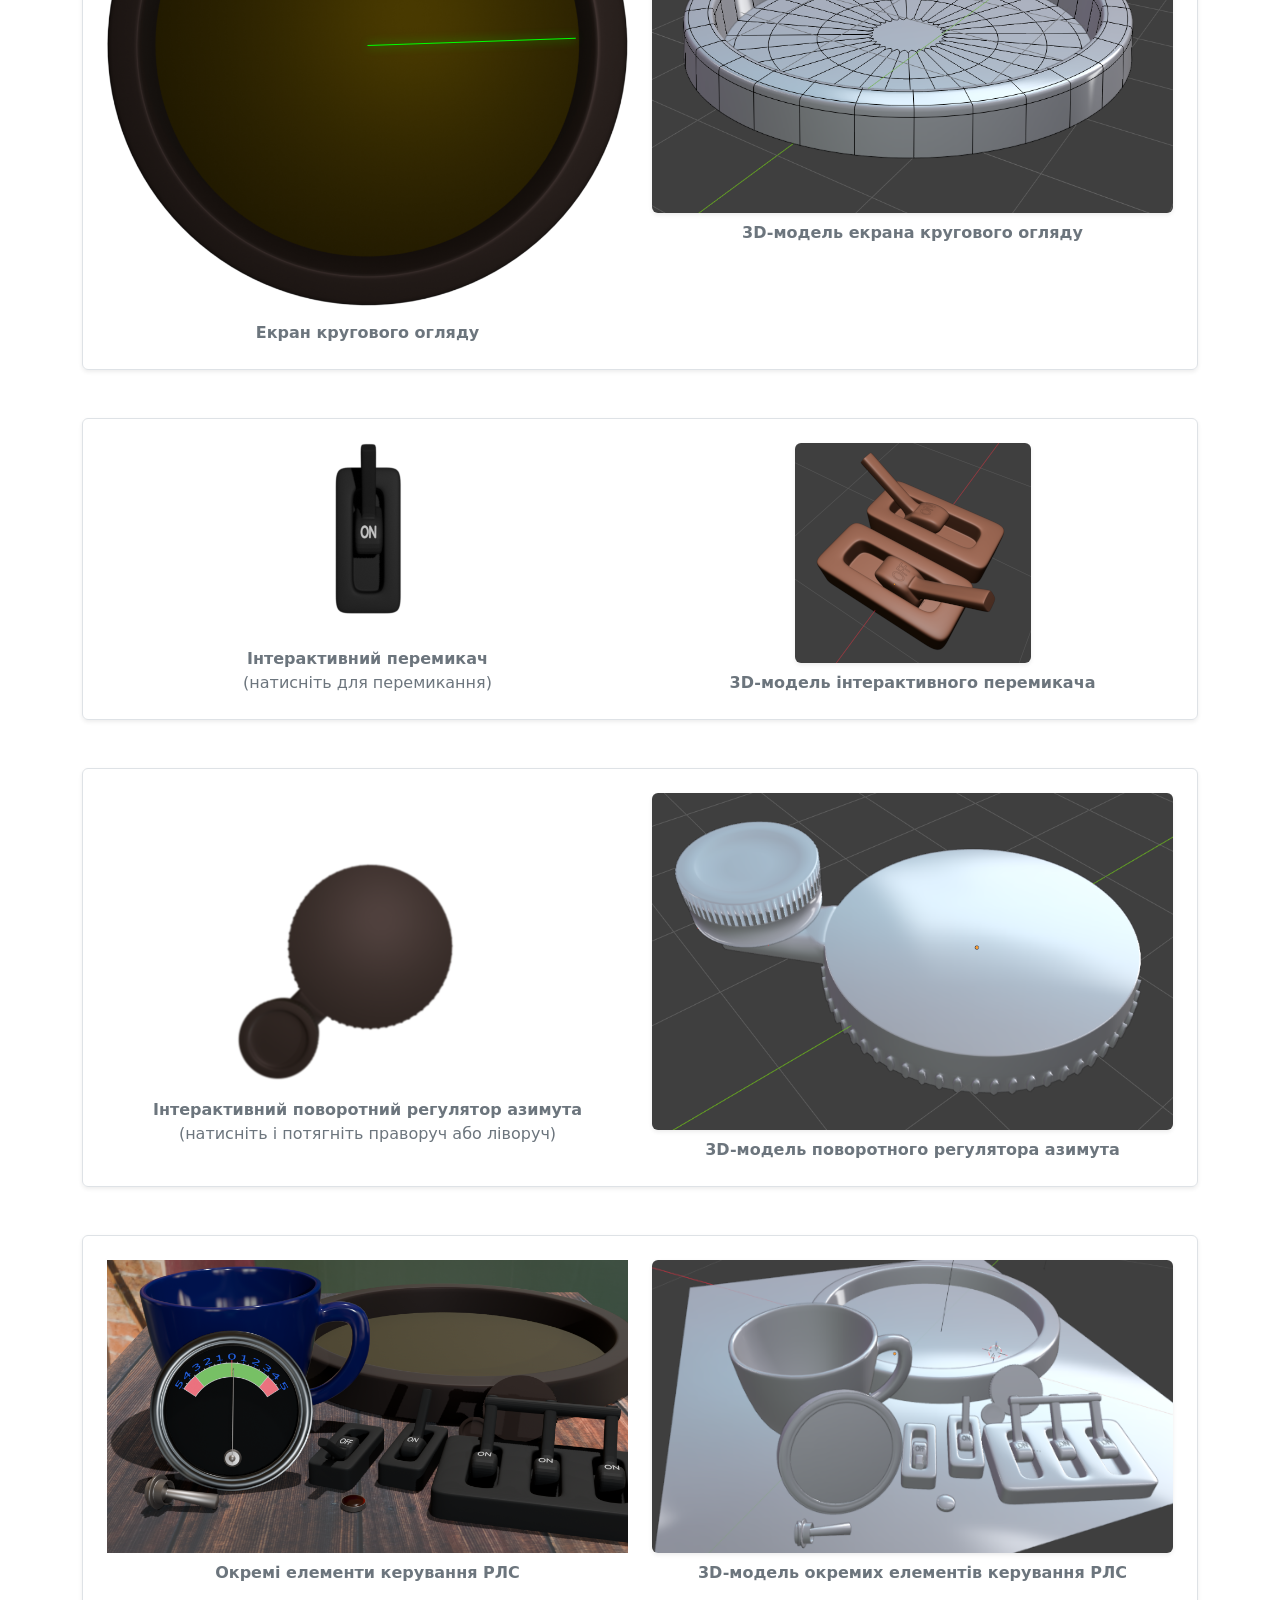
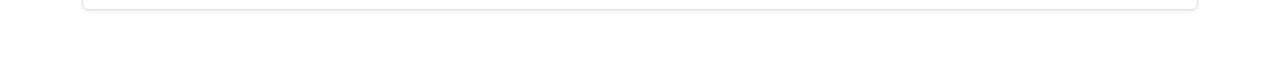
==== commit bf427e80: "link to website" ====
--- a/3d.html
+++ b/3d.html
@@ -130,7 +130,7 @@
         <div class="border rounded p-4 shadow-sm mb-5">
             <div class="row align-items-center justify-content-center">
                 <div class="col-12 col-md-6 text-center mb-3 mb-md-0">
-                    <div class="btn p-0 border-0" id="azimuth-btn">
+                    <div class="btn p-0 border-0 custom-image-btn" id="azimuth-btn">
                         <img src="img/azimuth_stick.png" alt="Azimuth Stick" class="img-fluid" draggable="false">
                     </div>
 
--- a/css/style.css
+++ b/css/style.css
@@ -57,4 +57,20 @@
 .hover-zoom:hover {
     transform: scale(1.05); /* Increases size by 5% */
     box-shadow: 0 10px 20px rgba(0,0,0,0.2) !important; /* Deepens the shadow */
+}
+
+
+/* Smoothly scales the element up and enhances the shadow on hover */
+.hover-zoom {
+    transition: transform 0.3s ease-in-out, box-shadow 0.3s ease-in-out;
+}
+
+.hover-zoom:hover {
+    transform: translateY(-5px) scale(1.02); /* Lifts the card up slightly instead of just zooming */
+    box-shadow: 0 15px 25px rgba(0,0,0,0.15) !important;
+}
+
+/* We only want the crosshair on images inside the 3d page, not on these portfolio cards */
+.hover-zoom img {
+    cursor: crosshair;
 }
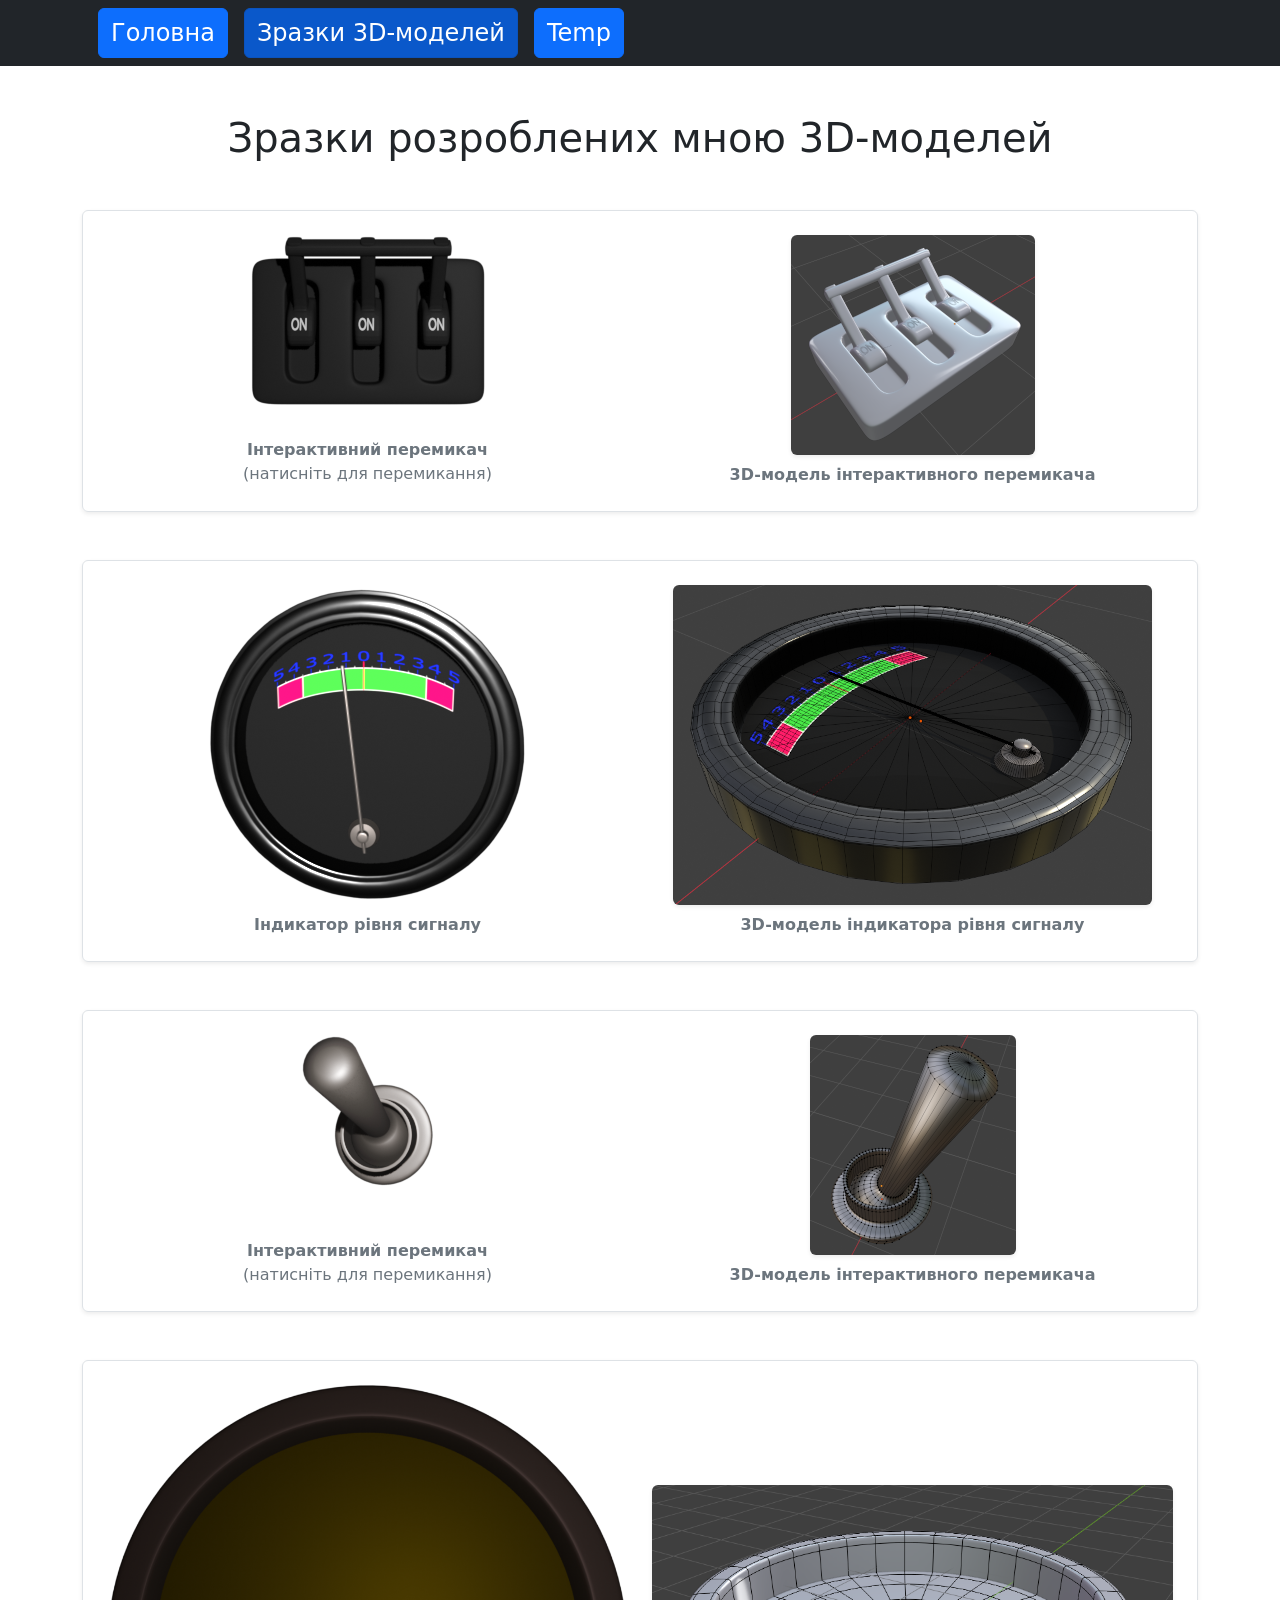
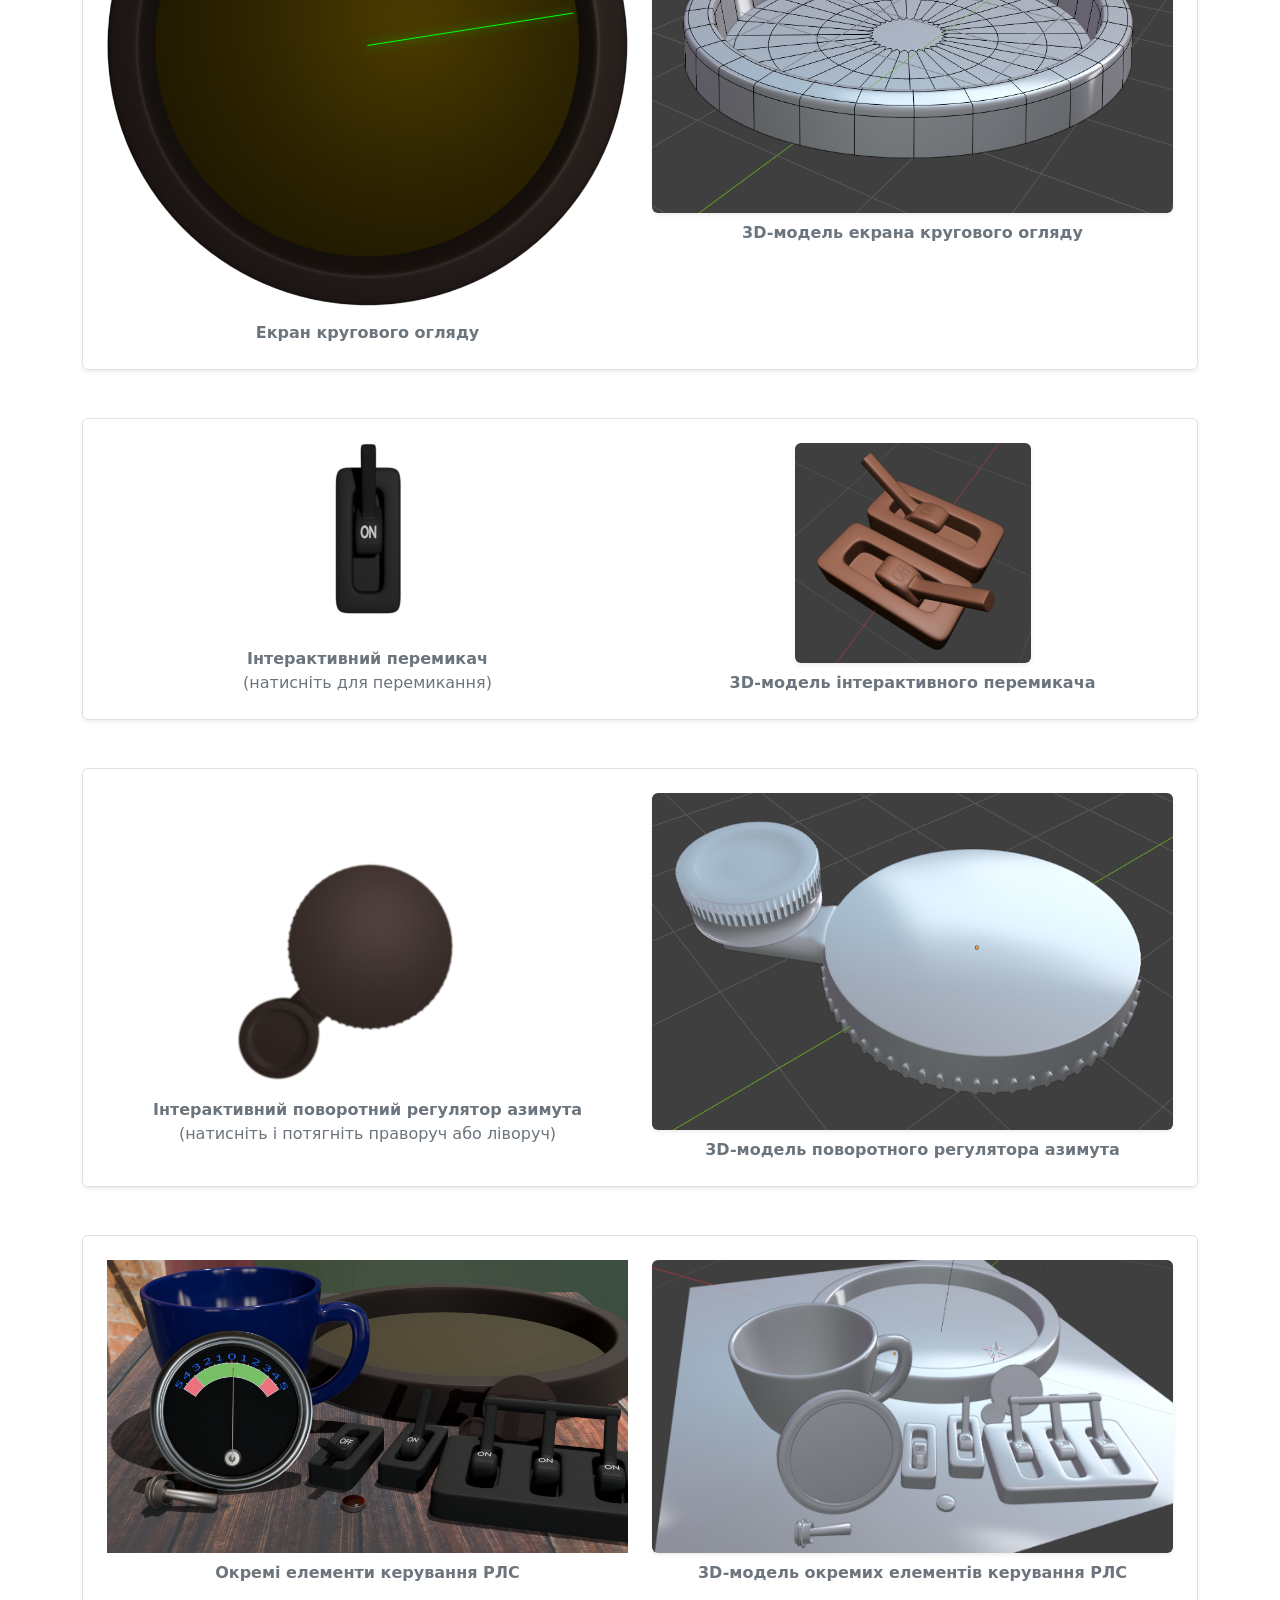
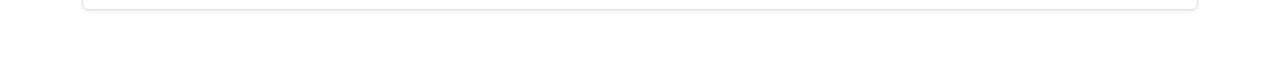
==== commit 2593d4ff: "removed click" ====
--- a/3d.html
+++ b/3d.html
@@ -130,7 +130,7 @@
         <div class="border rounded p-4 shadow-sm mb-5">
             <div class="row align-items-center justify-content-center">
                 <div class="col-12 col-md-6 text-center mb-3 mb-md-0">
-                    <div class="btn p-0 border-0 custom-image-btn" id="azimuth-btn">
+                    <div class="btn p-0 border-0" id="azimuth-btn">
                         <img src="img/azimuth_stick.png" alt="Azimuth Stick" class="img-fluid" draggable="false">
                     </div>
 
--- a/css/style.css
+++ b/css/style.css
@@ -73,4 +73,16 @@
 /* We only want the crosshair on images inside the 3d page, not on these portfolio cards */
 .hover-zoom img {
     cursor: crosshair;
+}
+
+/* Change the hamburger menu bars to Bootstrap's Primary Blue */
+.navbar-dark .navbar-toggler-icon {
+    background-image: url("data:image/svg+xml,%3csvg xmlns='http://www.w3.org/2000/svg' viewBox='0 0 30 30'%3e%3cpath stroke='%230d6efd' stroke-linecap='round' stroke-miterlimit='10' stroke-width='2.5' d='M4 7h22M4 15h22M4 23h22'/%3e%3c/svg%3e") !important;
+}
+
+/* Make the border of the toggle button match the blue bars */
+.navbar-dark .navbar-toggler {
+    border-color: #0d6efd !important;
+    /* Optional: adds a subtle blue glow when clicked */
+    box-shadow: 0 0 10px rgba(13, 110, 253, 0.25); 
 }
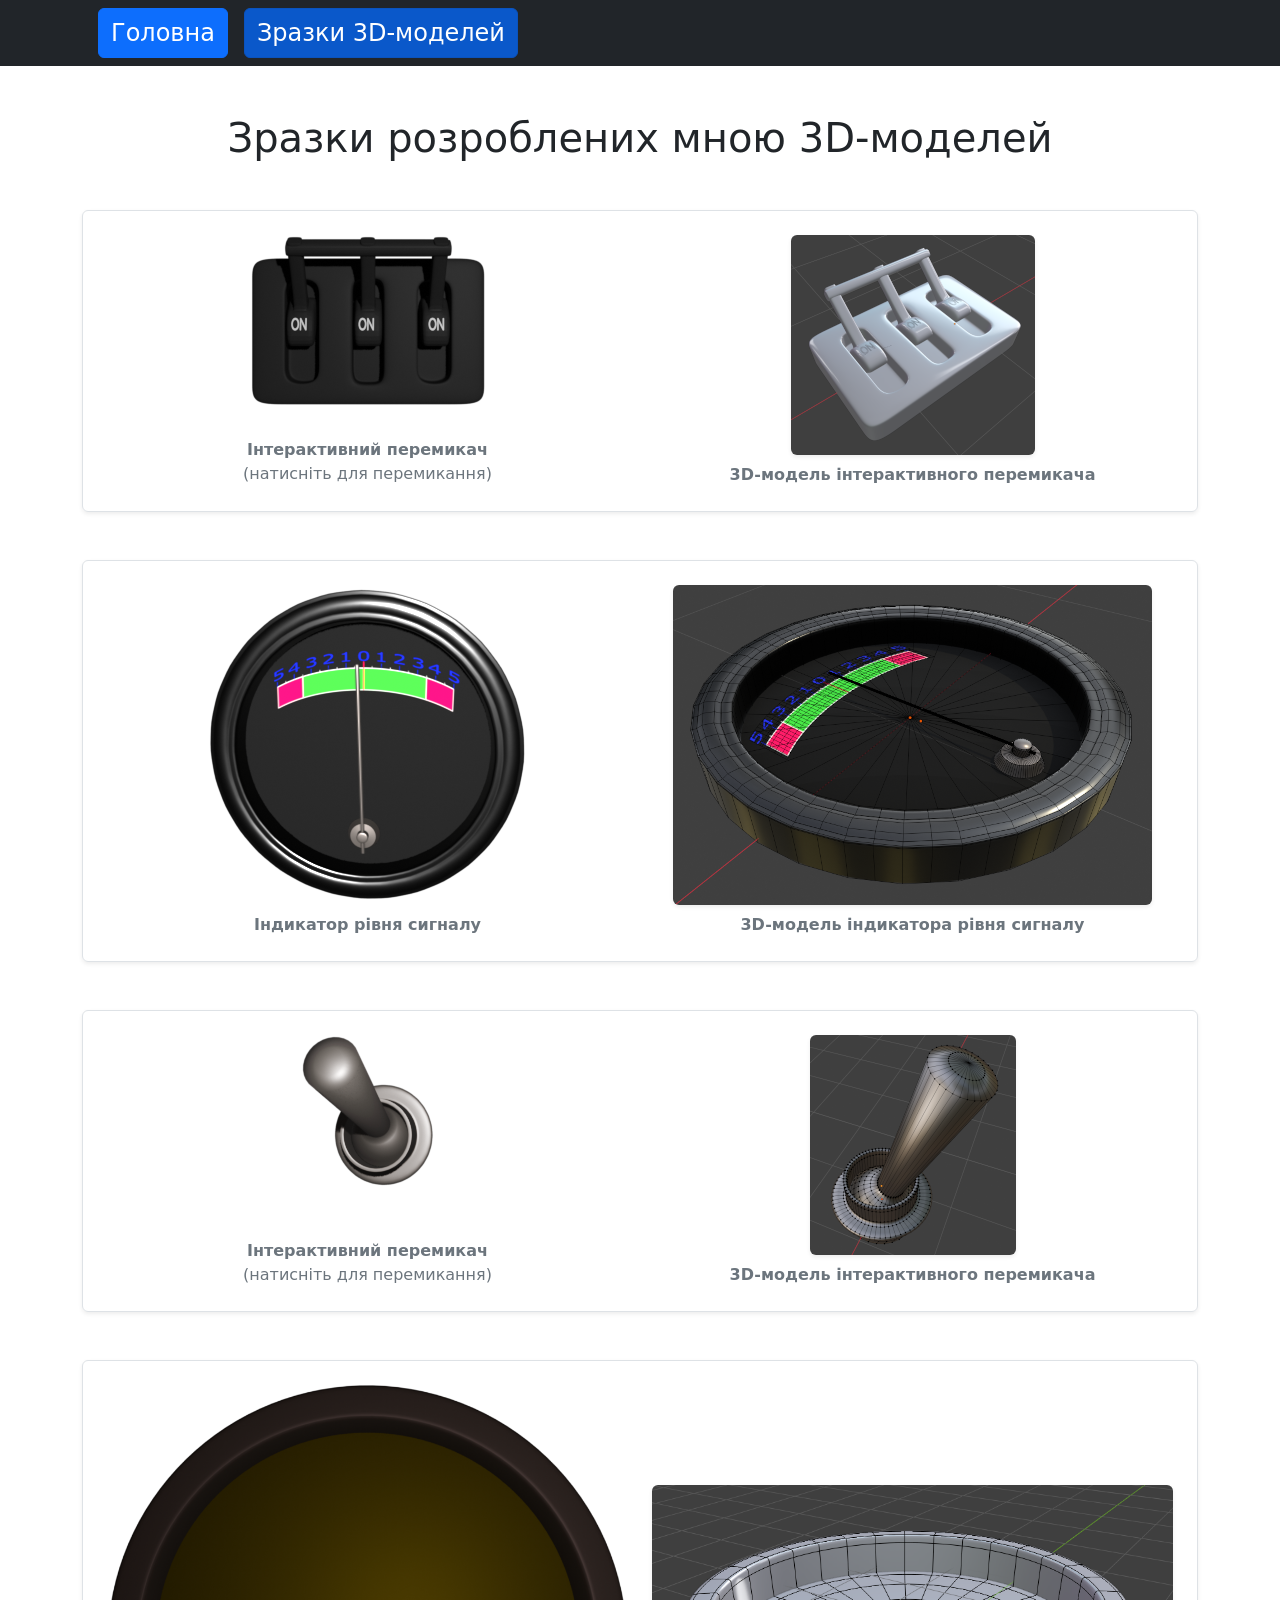
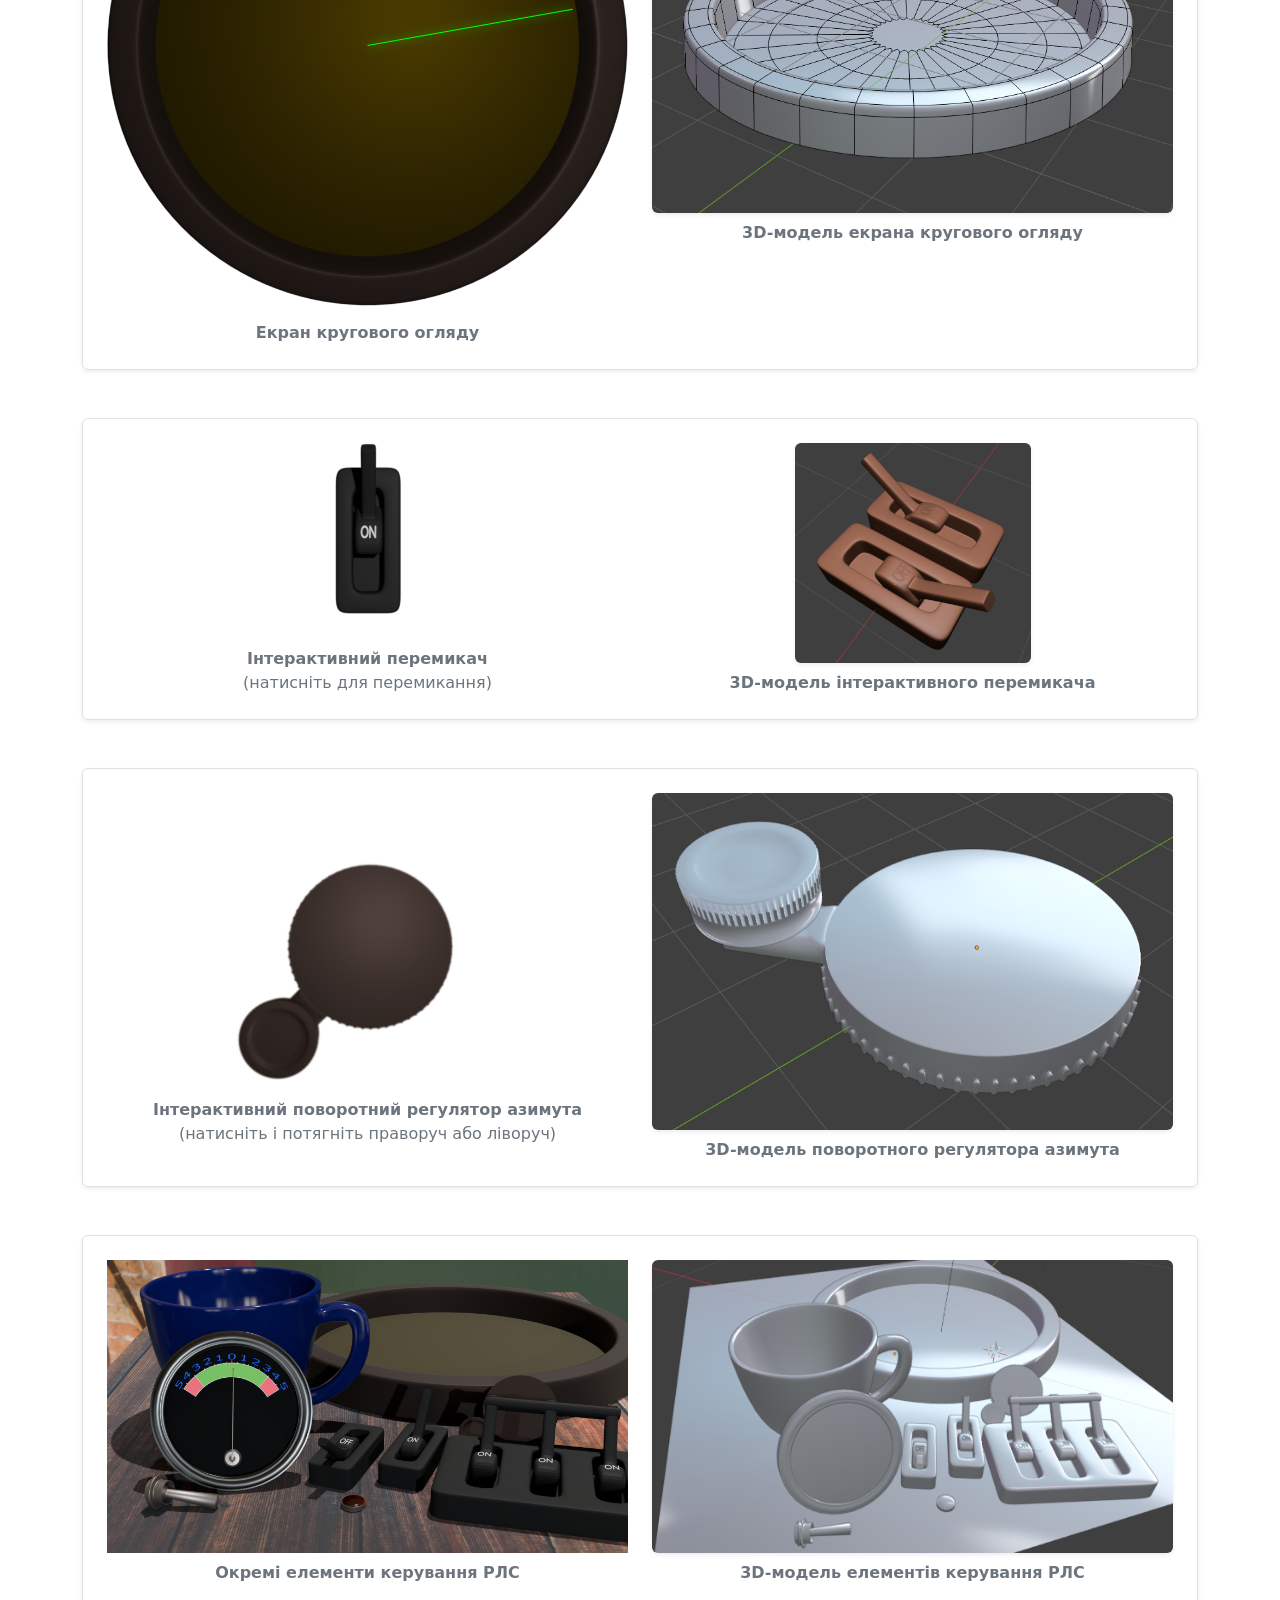
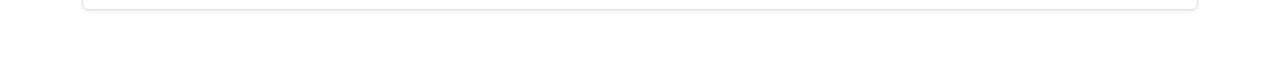
==== commit f4750e64: "adding vertical space between 3d models" ====
--- a/3d.html
+++ b/3d.html
@@ -18,7 +18,7 @@
         <!-- Інтерактивний перемикач, Triple -->
         <div class="border rounded p-4 shadow-sm mb-5">
             <div class="row align-items-center justify-content-center">
-                <div class="col-12 col-md-6 text-center mb-3 mb-md-0">
+                <div class="col-12 col-md-6 text-center mb-5 mb-md-0">
                     <button class="btn p-0 border-0 custom-image-btn" id="model3-btn">
                         <img src="img/triple_switch_off.png" alt="Switch Off" class="img-fluid switch-off d-none ">
                         <img src="img/triple_switch_on.png" alt="Switch On" class="img-fluid switch-on ">
@@ -27,6 +27,8 @@
                     <p class="mt-2 mb-0 fw-bold text-secondary">Інтерактивний перемикач</p>
                     <p class="mb-0 text-secondary">(натисніть для перемикання)</p>
                 </div>
+
+                <hr class="d-md-none text-secondary mb-5 opacity-25">
 
                 <div class="col-12 col-md-6 text-center">
                     <img src="img/triple_switch_3d_model.png" alt="3D Model 1" class="img-fluid rounded shadow-sm">
@@ -39,7 +41,7 @@
         <!-- power indicator, dynamic -->
         <div class="border rounded p-4 shadow-sm mb-5">
             <div class="row align-items-center justify-content-center">
-                <div class="col-12 col-md-6 text-center mb-3 mb-md-0">
+                <div class="col-12 col-md-6 text-center mb-5 mb-md-0">
                     <!-- <button class="btn p-0 border-0 custom-image-btn" id="model1-btn">
                         <img src="img/single_switch_off.png" alt="Switch Off" class="img-fluid switch-off d-none">
                         <img src="img/single_switch_on.png" alt="Switch On" class="img-fluid switch-on ">
@@ -54,6 +56,8 @@
                     <p class="mt-2 mb-0 fw-bold text-secondary">Індикатор рівня сигналу</p>
                 </div>
 
+                <hr class="d-md-none text-secondary mb-5 opacity-25">
+
                 <div class="col-12 col-md-6 text-center">
                     <img src="img/power_indicator_3d_model.png" alt="3D Model 1" class="img-fluid rounded shadow-sm">
 
@@ -65,7 +69,7 @@
         <!-- Інтерактивний перемикач, Steel -->
         <div class="border rounded p-4 shadow-sm mb-5">
             <div class="row align-items-center justify-content-center">
-                <div class="col-12 col-md-6 text-center mb-3 mb-md-0">
+                <div class="col-12 col-md-6 text-center mb-5 mb-md-0">
                     <button class="btn p-0 border-0 custom-image-btn" id="model_steel-btn">
                         <img src="img/switch_steel_down.png" alt="Switch Off" class="img-fluid switch-off d-none">
                         <img src="img/switch_steel_top.png" alt="Switch On" class="img-fluid switch-on ">
@@ -74,6 +78,8 @@
                     <p class="mt-2 mb-0 fw-bold text-secondary">Інтерактивний перемикач</p>
                     <p class="mb-0 text-secondary">(натисніть для перемикання)</p>
                 </div>
+
+                <hr class="d-md-none text-secondary mb-5 opacity-25">
 
                 <div class="col-12 col-md-6 text-center">
                     <img src="img/steel_switch_3d_model.png" alt="3D Model 1" class="img-fluid rounded shadow-sm">
@@ -86,7 +92,7 @@
         <!-- Екран кругового огляду -->
         <div class="border rounded p-4 shadow-sm mb-5">
             <div class="row align-items-center justify-content-center">
-                <div class="col-12 col-md-6 text-center mb-3 mb-md-0">
+                <div class="col-12 col-md-6 text-center mb-5 mb-md-0">
                     <div class="p-0 border-0 ppi-container" id="ppi_id">
                         <img src="img/osc.png" alt="PPI Screen" class="img-fluid ppi-bg">
 
@@ -95,6 +101,8 @@
 
                     <p class="mt-2 mb-0 fw-bold text-secondary">Екран кругового огляду</p>
                 </div>
+
+                <hr class="d-md-none text-secondary mb-5 opacity-25">
 
                 <div class="col-12 col-md-6 text-center">
                     <img src="img/osc_3d.png" alt="3D Model 1" class="img-fluid rounded shadow-sm">
@@ -108,7 +116,7 @@
         <!-- Інтерактивний перемикач, Single -->
         <div class="border rounded p-4 shadow-sm mb-5">
             <div class="row align-items-center justify-content-center">
-                <div class="col-12 col-md-6 text-center mb-3 mb-md-0">
+                <div class="col-12 col-md-6 text-center mb-5 mb-md-0">
                     <button class="btn p-0 border-0 custom-image-btn" id="model1-btn">
                         <img src="img/single_switch_off.png" alt="Switch Off" class="img-fluid switch-off d-none">
                         <img src="img/single_switch_on.png" alt="Switch On" class="img-fluid switch-on ">
@@ -117,6 +125,8 @@
                     <p class="mt-2 mb-0 fw-bold text-secondary">Інтерактивний перемикач</p>
                     <p class="mb-0 text-secondary">(натисніть для перемикання)</p>
                 </div>
+
+                <hr class="d-md-none text-secondary mb-5 opacity-25">
 
                 <div class="col-12 col-md-6 text-center">
                     <img src="img/single_switch_3d_model.png" alt="3D Model 1" class="img-fluid rounded shadow-sm">
@@ -129,7 +139,7 @@
         <!-- Поворотний регулятор азимута -->
         <div class="border rounded p-4 shadow-sm mb-5">
             <div class="row align-items-center justify-content-center">
-                <div class="col-12 col-md-6 text-center mb-3 mb-md-0">
+                <div class="col-12 col-md-6 text-center mb-5 mb-md-0">
                     <div class="btn p-0 border-0" id="azimuth-btn">
                         <img src="img/azimuth_stick.png" alt="Azimuth Stick" class="img-fluid" draggable="false">
                     </div>
@@ -137,6 +147,8 @@
                     <p class="mt-2 mb-0 fw-bold text-secondary">Інтерактивний поворотний регулятор азимута</p>
                     <p class="mb-0 text-secondary">(натисніть і потягніть праворуч або ліворуч)</p>
                 </div>
+
+                <hr class="d-md-none text-secondary mb-5 opacity-25">
 
                 <div class="col-12 col-md-6 text-center">
                     <img src="img/rotator_3d.png" alt="3D Model 1" class="img-fluid rounded shadow-sm">
@@ -149,7 +161,7 @@
         <!-- Окремі елементи керування РЛС -->
         <div class="border rounded p-4 shadow-sm mb-5">
             <div class="row align-items-center justify-content-center">
-                <div class="col-12 col-md-6 text-center mb-3 mb-md-0">
+                <div class="col-12 col-md-6 text-center mb-5 mb-md-0">
                     <div class="btn p-0 border-0 custom-image-btn" >
                         <img src="img/table.png" alt="Azimuth Stick" class="img-fluid" draggable="false">
                     </div>
@@ -157,10 +169,12 @@
                     <p class="mt-2 mb-0 fw-bold text-secondary">Окремі елементи керування РЛС</p>
                 </div>
 
+                <hr class="d-md-none text-secondary mb-5 opacity-25">
+
                 <div class="col-12 col-md-6 text-center">
                     <img src="img/table_3d.png" alt="3D Model 1" class="img-fluid rounded shadow-sm">
 
-                    <p class="mt-2 mb-0 fw-bold text-secondary">3D-модель окремих елементів керування РЛС</p>
+                    <p class="mt-2 mb-0 fw-bold text-secondary">3D-модель елементів керування РЛС</p>
                 </div>
             </div>
         </div>
